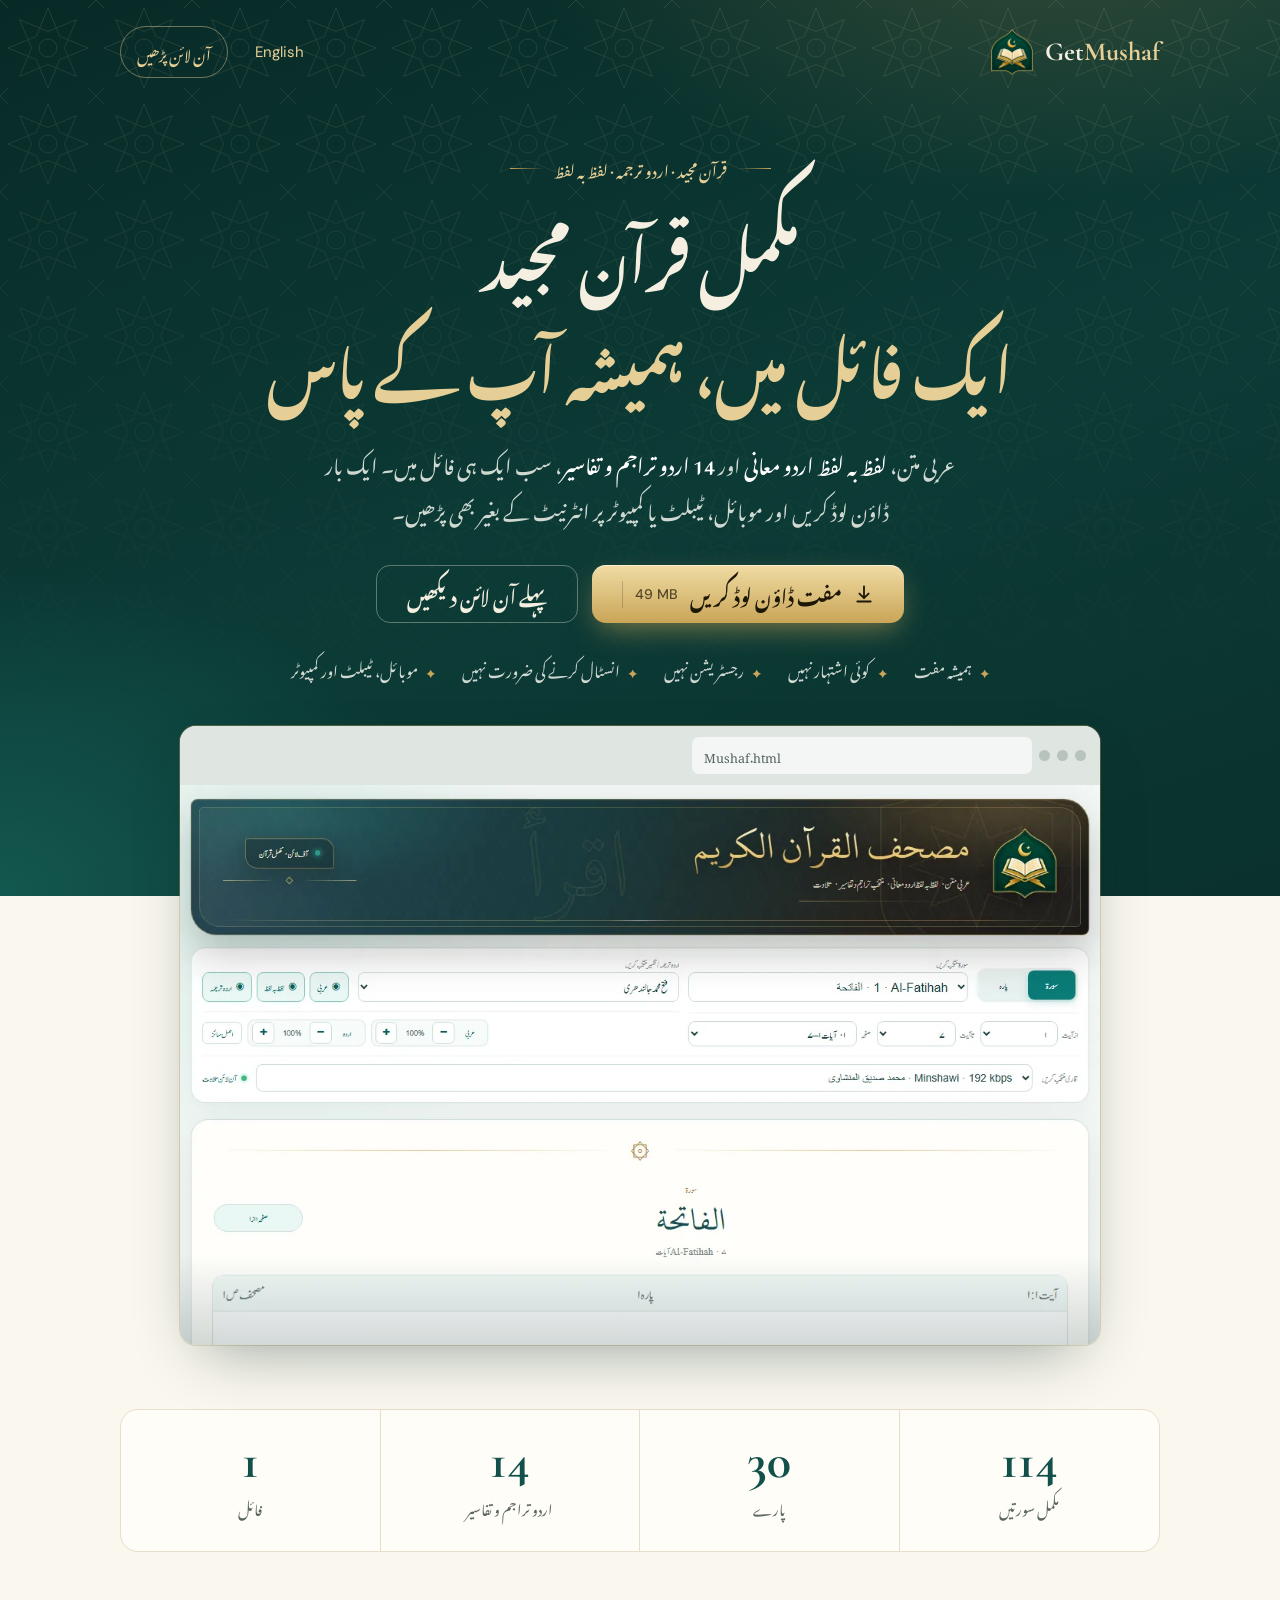
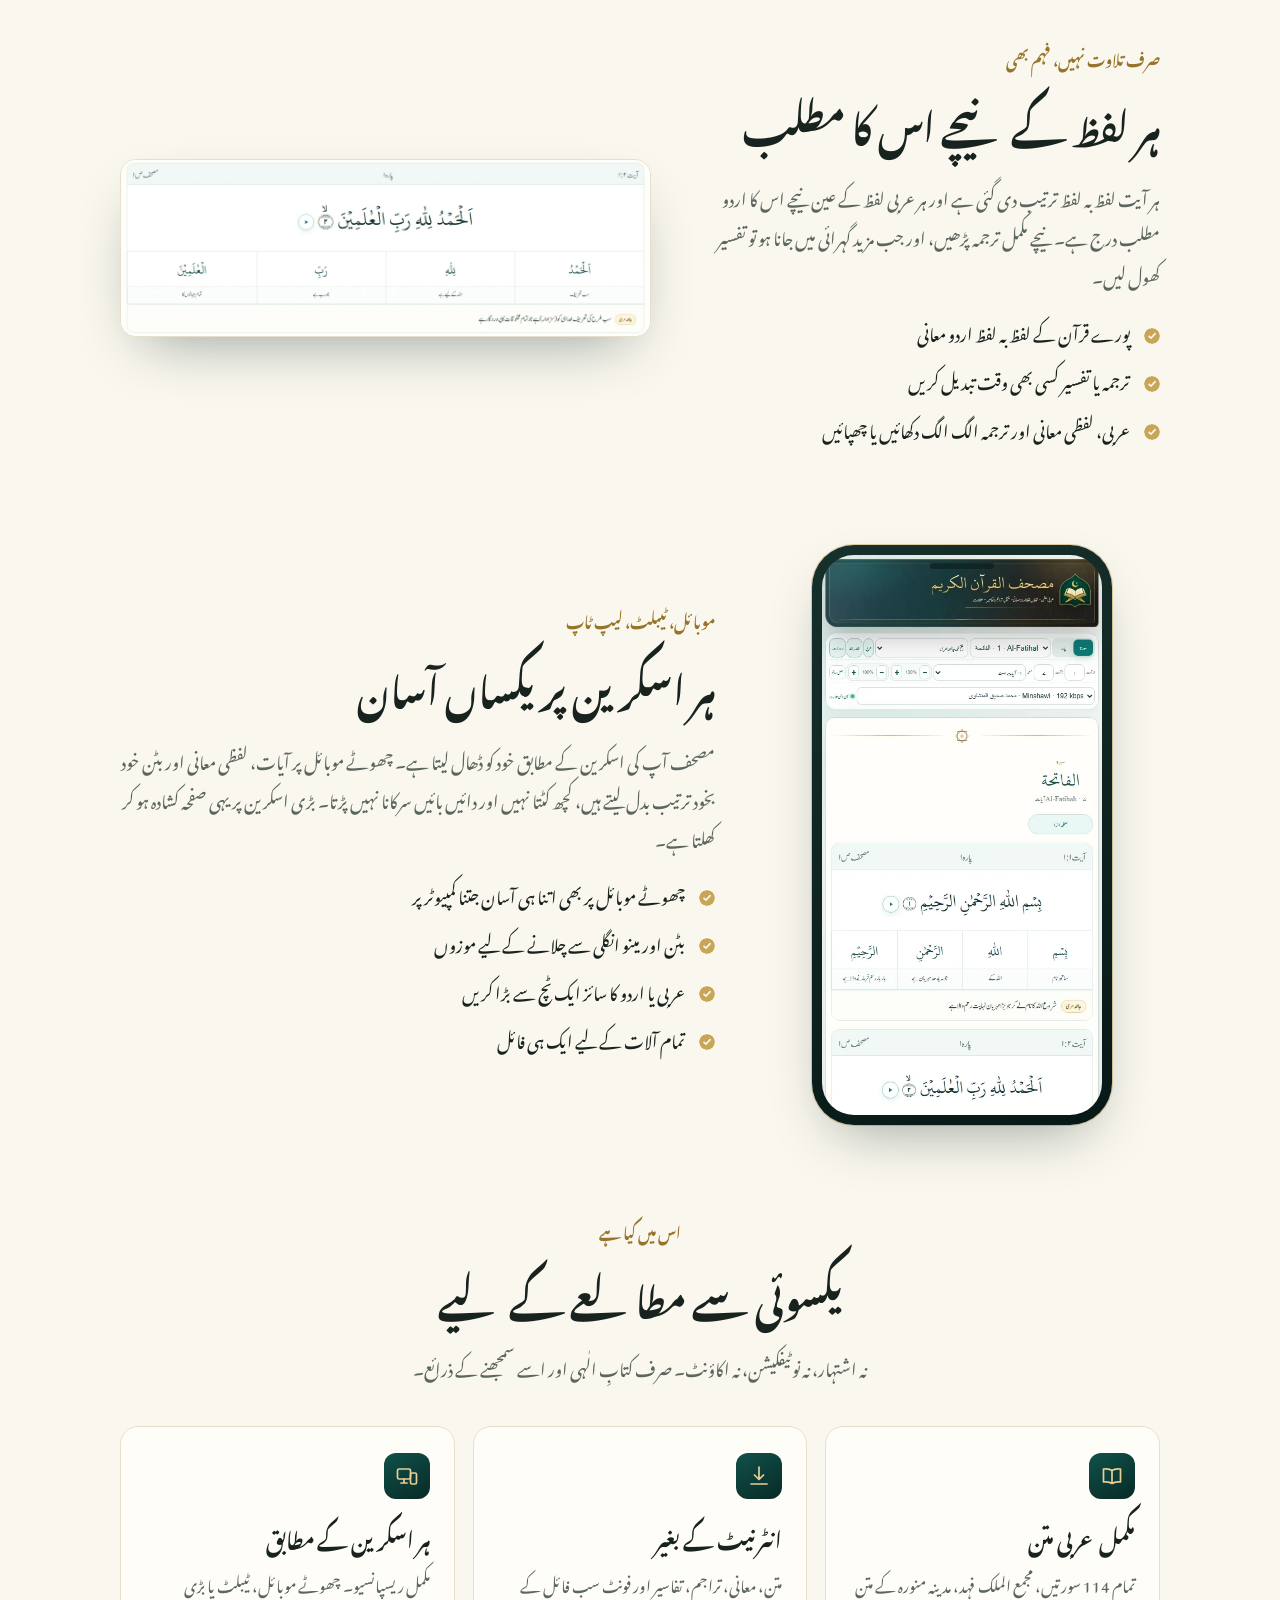
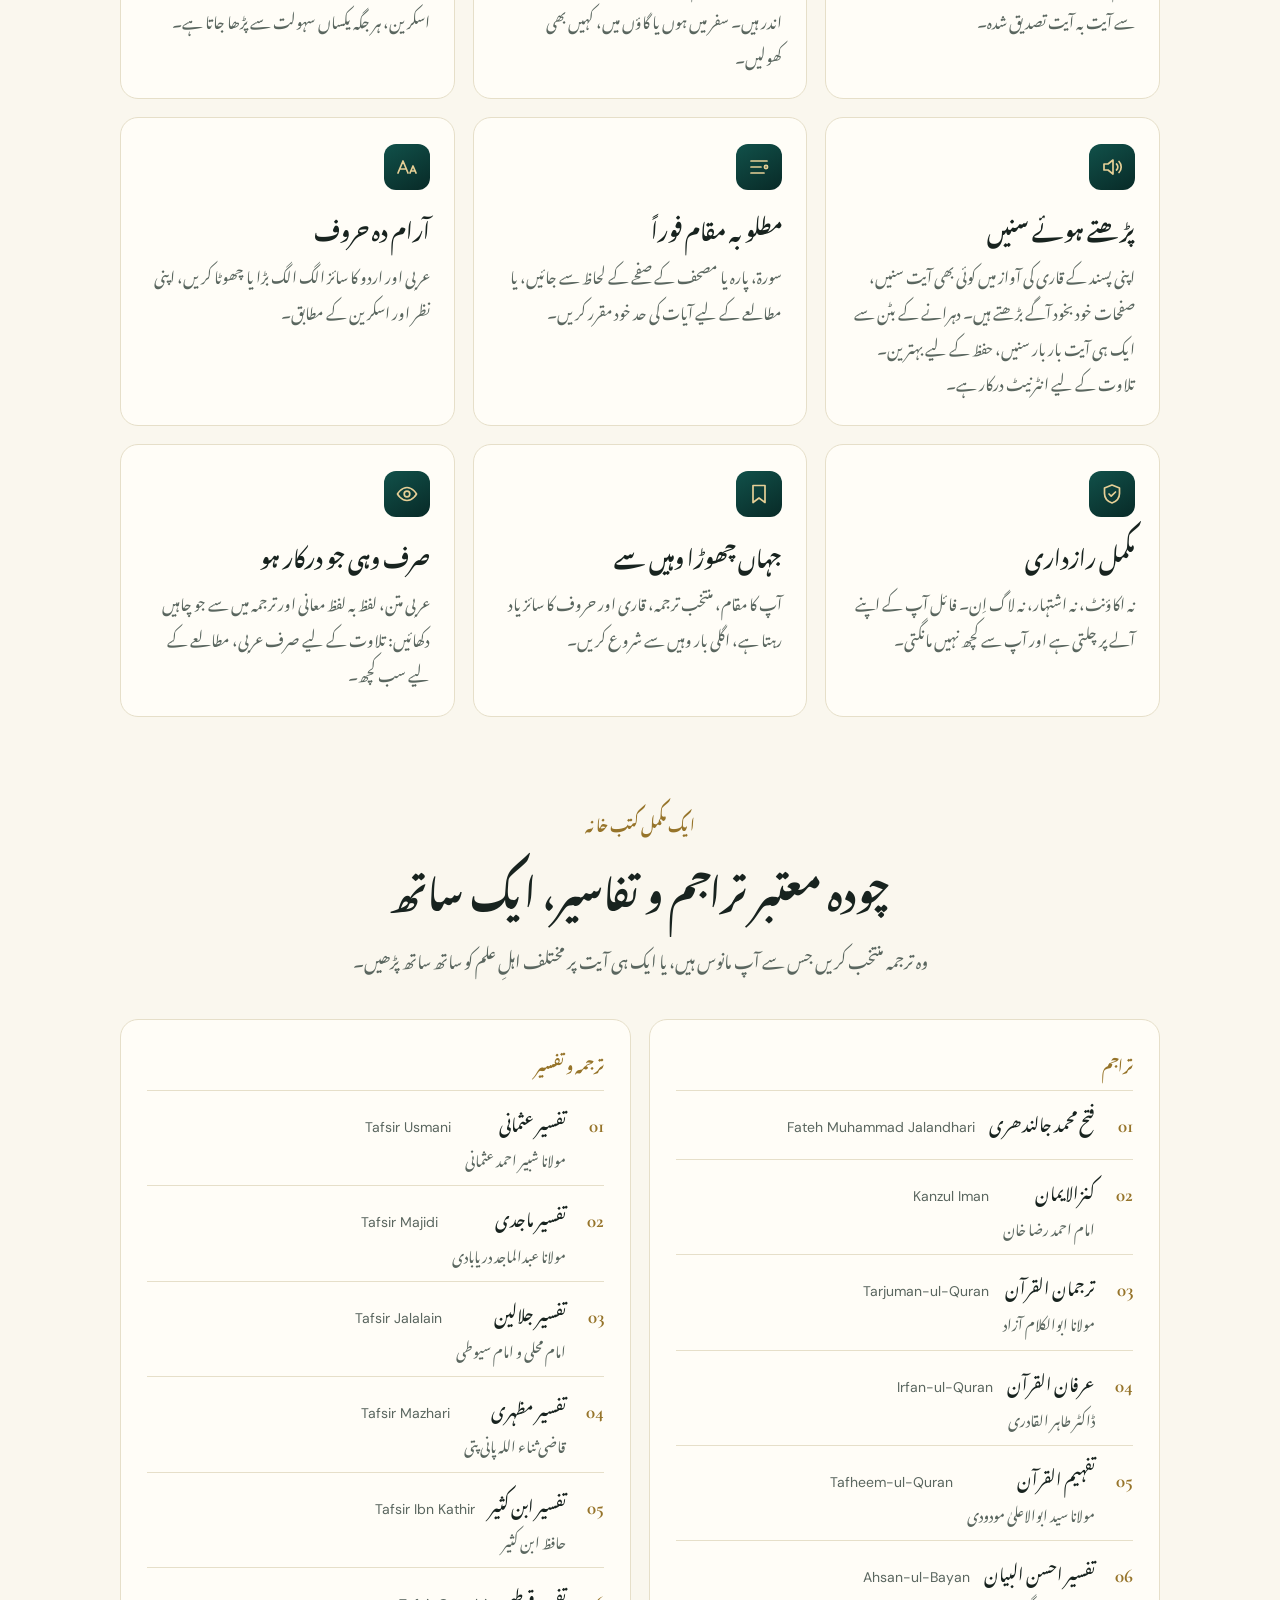
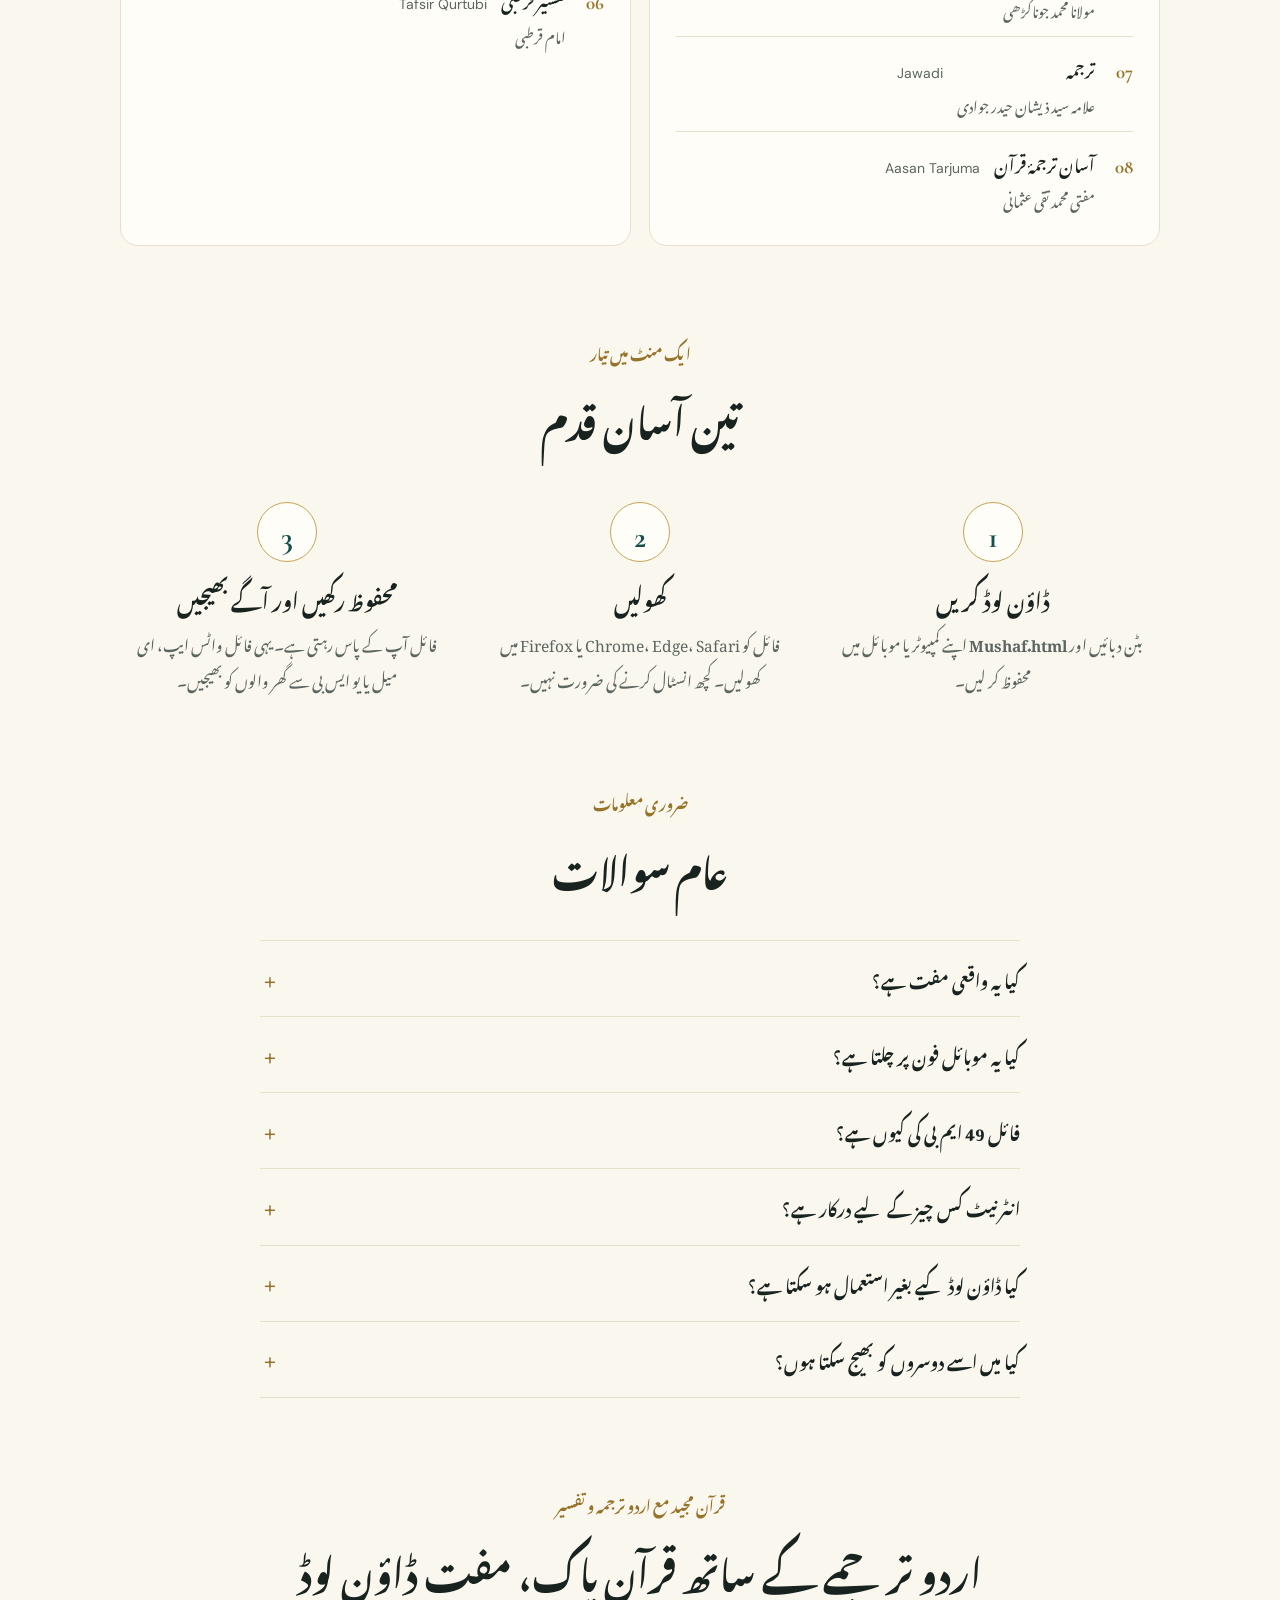
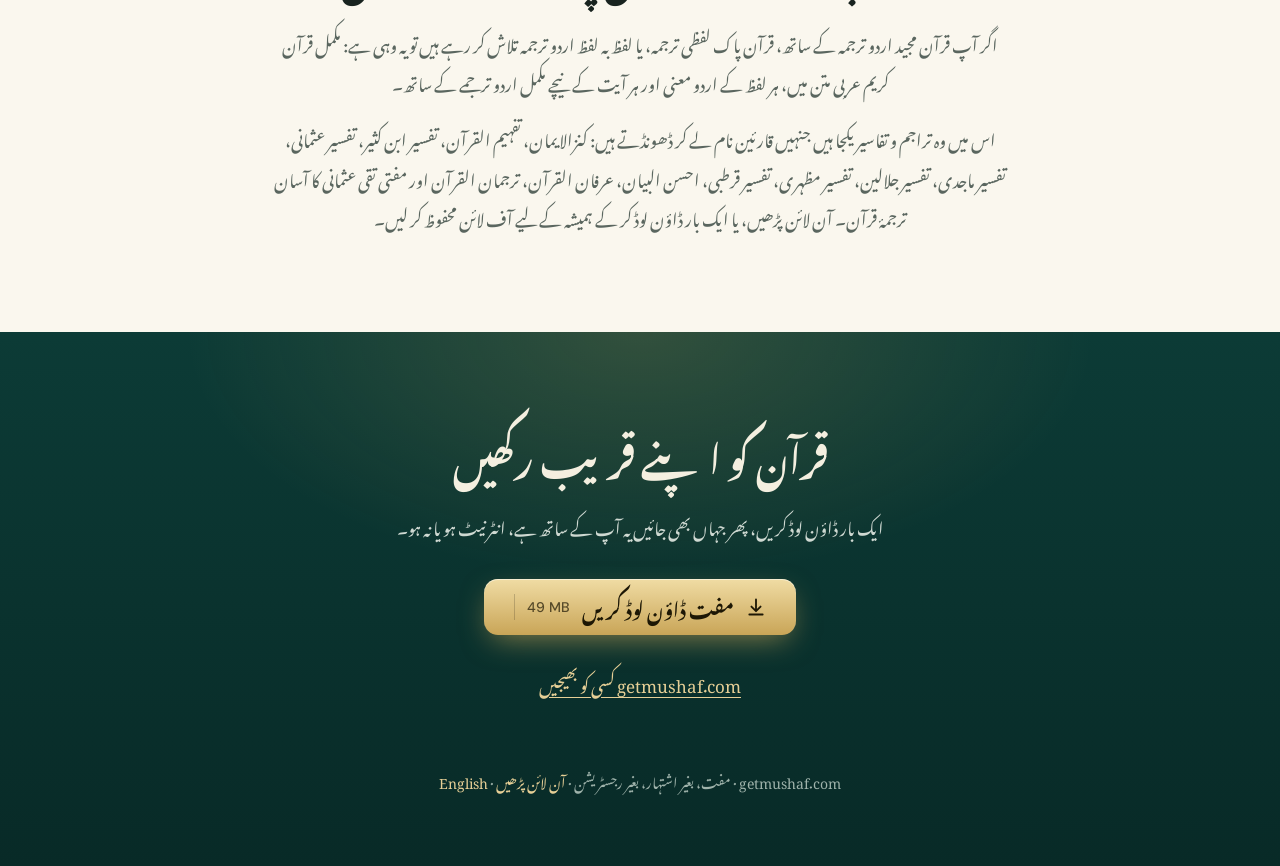
==== ur/index.html @ 17528879 "Add Urdu page, sitemap, structured data and search-focused copy" ====
<!doctype html>
<html lang="ur" dir="rtl">
<head>
<meta charset="utf-8">
<meta name="viewport" content="width=device-width, initial-scale=1">
<title>قرآن مجید اردو ترجمہ، لفظ بہ لفظ معانی اور تفسیر — مفت ڈاؤن لوڈ | Get Mushaf</title>
<meta name="description" content="مکمل قرآن مجید ایک ہی فائل میں: عربی متن، لفظ بہ لفظ اردو معانی اور 14 اردو تراجم و تفاسیر (کنزالایمان، تفہیم القرآن، تفسیر ابن کثیر اور دیگر)۔ آن لائن پڑھیں یا مفت ڈاؤن لوڈ کریں۔ انٹرنیٹ کے بغیر چلتا ہے۔">
<link rel="canonical" href="https://getmushaf.com/ur/">
<link rel="alternate" hreflang="en" href="https://getmushaf.com/">
<link rel="alternate" hreflang="ur" href="https://getmushaf.com/ur/">
<link rel="alternate" hreflang="x-default" href="https://getmushaf.com/">
<meta name="robots" content="index,follow,max-image-preview:large">
<link rel="icon" type="image/png" href="../assets/favicon.png">
<meta name="theme-color" content="#0c3b36">
<meta property="og:type" content="website">
<meta property="og:site_name" content="Get Mushaf">
<meta property="og:locale" content="ur_PK">
<meta property="og:locale:alternate" content="en_US">
<meta property="og:title" content="قرآن مجید اردو ترجمہ اور لفظ بہ لفظ معانی کے ساتھ — ایک مفت آف لائن فائل">
<meta property="og:description" content="عربی متن، لفظ بہ لفظ اردو معانی، 14 اردو تراجم و تفاسیر۔ موبائل، ٹیبلٹ اور کمپیوٹر پر یکساں آسان۔ ایک بار ڈاؤن لوڈ کریں، ہمیشہ پڑھیں۔">
<meta property="og:url" content="https://getmushaf.com/ur/">
<meta property="og:image" content="https://getmushaf.com/assets/og.jpg">
<meta property="og:image:width" content="1200">
<meta property="og:image:height" content="630">
<meta name="twitter:card" content="summary_large_image">
<link rel="preconnect" href="https://fonts.googleapis.com">
<link rel="preconnect" href="https://fonts.gstatic.com" crossorigin>
<link href="https://fonts.googleapis.com/css2?family=Cormorant+Garamond:wght@600;700&family=DM+Sans:opsz,wght@9..40,400;9..40,500;9..40,700&family=Noto+Nastaliq+Urdu:wght@400;700&display=swap" rel="stylesheet">
<script type="application/ld+json">
{"@context":"https://schema.org","@type":"SoftwareApplication","name":"قرآن فہم مصحف","alternateName":"Quran Fahm Mushaf","applicationCategory":"EducationalApplication","operatingSystem":"Windows, macOS, Linux, Android, iOS (any web browser)","offers":{"@type":"Offer","price":"0","priceCurrency":"USD"},"isAccessibleForFree":true,"url":"https://getmushaf.com/ur/","downloadUrl":"https://getmushaf.com/Mushaf.html","fileSize":"49MB","inLanguage":["ar","ur"],"image":"https://getmushaf.com/assets/og.jpg","description":"مکمل آف لائن قرآن مجید ایک فائل میں: عربی متن، لفظ بہ لفظ اردو معانی اور 14 اردو تراجم و تفاسیر۔"}
</script>
<link rel="stylesheet" href="../assets/site.css">
</head>
<body>

<header class="hero">
  <div class="wrap">
    <nav class="nav">
      <a class="logo" href="/ur/"><img src="../assets/logo.png" alt="" width="42" height="46"><span>Get<b>Mushaf</b></span></a>
      <div class="links"><a class="mini plain en" href="/" lang="en" hreflang="en">English</a><a class="mini" href="../Mushaf.html" target="_blank" rel="noopener">آن لائن پڑھیں</a></div>
    </nav>

    <div class="hero-body">
      <h1 class="rise d1"><span class="kicker">قرآن مجید · اردو ترجمہ · لفظ بہ لفظ</span>مکمل قرآن مجید<br><em>ایک فائل میں، ہمیشہ آپ کے پاس</em></h1>
      <p class="lede rise d2">عربی متن، <strong>لفظ بہ لفظ اردو معانی</strong> اور <strong>14 اردو تراجم و تفاسیر</strong>، سب ایک ہی فائل میں۔ ایک بار ڈاؤن لوڈ کریں اور موبائل، ٹیبلٹ یا کمپیوٹر پر انٹرنیٹ کے بغیر بھی پڑھیں۔</p>

      <div class="cta rise d3">
        <a class="btn gold" href="../Mushaf.html" download="Mushaf.html">
          <svg viewBox="0 0 24 24" fill="none" stroke="currentColor" stroke-width="2.2" stroke-linecap="round" stroke-linejoin="round" aria-hidden="true"><path d="M12 3v13M6.5 11.5 12 17l5.5-5.5M4 21h16"/></svg>
          مفت ڈاؤن لوڈ کریں <small>49 MB</small>
        </a>
        <a class="btn ghost" href="../Mushaf.html" target="_blank" rel="noopener">پہلے آن لائن دیکھیں</a>
      </div>

      <ul class="trust rise d4">
        <li>ہمیشہ مفت</li>
        <li>کوئی اشتہار نہیں</li>
        <li>رجسٹریشن نہیں</li>
        <li>انسٹال کرنے کی ضرورت نہیں</li>
        <li>موبائل، ٹیبلٹ اور کمپیوٹر</li>
      </ul>
    </div>
  </div>
</header>

<div class="shot rise d5">
  <div class="frame">
    <div class="bar"><i></i><i></i><i></i><span dir="ltr">Mushaf.html</span></div>
    <div class="view"><img src="../assets/app.webp" width="1200" height="1400" alt="براؤزر میں کھلا ہوا مصحف: سورۃ الفاتحہ کا عربی متن، لفظ بہ لفظ اردو معانی اور ہر آیت کے نیچے اردو ترجمہ۔"></div>
  </div>
</div>

<main>
  <div class="wrap">
    <div class="numbers">
      <div><b>114</b><span>مکمل سورتیں</span></div>
      <div><b>30</b><span>پارے</span></div>
      <div><b>14</b><span>اردو تراجم و تفاسیر</span></div>
      <div><b>1</b><span>فائل</span></div>
    </div>
  </div>

  <section>
    <div class="wrap split">
      <div>
        <div class="eyebrow">صرف تلاوت نہیں، فہم بھی</div>
        <h2>ہر لفظ کے نیچے اس کا مطلب</h2>
        <p>ہر آیت لفظ بہ لفظ ترتیب دی گئی ہے اور ہر عربی لفظ کے عین نیچے اس کا اردو مطلب درج ہے۔ نیچے مکمل ترجمہ پڑھیں، اور جب مزید گہرائی میں جانا ہو تو تفسیر کھول لیں۔</p>
        <ul class="ticks">
          <li>پورے قرآن کے لفظ بہ لفظ اردو معانی</li>
          <li>ترجمہ یا تفسیر کسی بھی وقت تبدیل کریں</li>
          <li>عربی، لفظی معانی اور ترجمہ الگ الگ دکھائیں یا چھپائیں</li>
        </ul>
      </div>
      <div class="pic"><img src="../assets/words.webp" width="1140" height="380" loading="lazy" alt="سورۃ الفاتحہ کی ایک آیت لفظ بہ لفظ: ہر عربی لفظ کے نیچے اردو مطلب اور نیچے مکمل اردو ترجمہ۔"></div>
    </div>
  </section>

  <section>
    <div class="wrap split rev">
      <div class="phone"><img src="../assets/phone.webp" width="500" height="1040" loading="lazy" alt="موبائل اسکرین پر مصحف: وہی عربی متن، لفظ بہ لفظ معانی اور ترجمہ چھوٹی اسکرین کے مطابق ترتیب میں۔"></div>
      <div>
        <div class="eyebrow">موبائل، ٹیبلٹ، لیپ ٹاپ</div>
        <h2>ہر اسکرین پر یکساں آسان</h2>
        <p>مصحف آپ کی اسکرین کے مطابق خود کو ڈھال لیتا ہے۔ چھوٹے موبائل پر آیات، لفظی معانی اور بٹن خود بخود ترتیب بدل لیتے ہیں، کچھ کٹتا نہیں اور دائیں بائیں سرکانا نہیں پڑتا۔ بڑی اسکرین پر یہی صفحہ کشادہ ہو کر کھلتا ہے۔</p>
        <ul class="ticks">
          <li>چھوٹے موبائل پر بھی اتنا ہی آسان جتنا کمپیوٹر پر</li>
          <li>بٹن اور مینو انگلی سے چلانے کے لیے موزوں</li>
          <li>عربی یا اردو کا سائز ایک ٹچ سے بڑا کریں</li>
          <li>تمام آلات کے لیے ایک ہی فائل</li>
        </ul>
      </div>
    </div>
  </section>

  <section>
    <div class="wrap">
      <div class="center">
        <div class="eyebrow">اس میں کیا ہے</div>
        <h2>یکسوئی سے مطالعے کے لیے</h2>
        <p class="intro">نہ اشتہار، نہ نوٹیفکیشن، نہ اکاؤنٹ۔ صرف کتابِ الٰہی اور اسے سمجھنے کے ذرائع۔</p>
      </div>
      <div class="grid">
        <div class="feat">
          <div class="ico"><svg viewBox="0 0 24 24" fill="none" stroke="currentColor" stroke-width="1.7" stroke-linecap="round" stroke-linejoin="round" aria-hidden="true"><path d="M12 6.5C10 5 7 4.5 3.5 5v13c3.5-.5 6.5 0 8.5 1.5 2-1.5 5-2 8.5-1.5V5C17 4.5 14 5 12 6.5ZM12 6.5v13"/></svg></div>
          <h3>مکمل عربی متن</h3>
          <p>تمام 114 سورتیں، مجمع الملک فہد، مدینہ منورہ کے متن سے آیت بہ آیت تصدیق شدہ۔</p>
        </div>
        <div class="feat">
          <div class="ico"><svg viewBox="0 0 24 24" fill="none" stroke="currentColor" stroke-width="1.7" stroke-linecap="round" stroke-linejoin="round" aria-hidden="true"><path d="M12 3v12M7.5 11 12 15.5 16.5 11M4 20h16"/></svg></div>
          <h3>انٹرنیٹ کے بغیر</h3>
          <p>متن، معانی، تراجم، تفاسیر اور فونٹ سب فائل کے اندر ہیں۔ سفر میں ہوں یا گاؤں میں، کہیں بھی کھولیں۔</p>
        </div>
        <div class="feat">
          <div class="ico"><svg viewBox="0 0 24 24" fill="none" stroke="currentColor" stroke-width="1.7" stroke-linecap="round" stroke-linejoin="round" aria-hidden="true"><rect x="2.5" y="5" width="13" height="10" rx="1.5"/><path d="M6 19h6M9 15v4"/><rect x="15.5" y="9" width="6" height="11" rx="1.5"/></svg></div>
          <h3>ہر اسکرین کے مطابق</h3>
          <p>مکمل ریسپانسیو۔ چھوٹے موبائل، ٹیبلٹ یا بڑی اسکرین، ہر جگہ یکساں سہولت سے پڑھا جاتا ہے۔</p>
        </div>
        <div class="feat">
          <div class="ico"><svg viewBox="0 0 24 24" fill="none" stroke="currentColor" stroke-width="1.7" stroke-linecap="round" stroke-linejoin="round" aria-hidden="true"><path d="M4 9v6h4l5 4V5L8 9H4ZM16.5 9a4 4 0 0 1 0 6M19 6.5a8 8 0 0 1 0 11"/></svg></div>
          <h3>پڑھتے ہوئے سنیں</h3>
          <p>اپنی پسند کے قاری کی آواز میں کوئی بھی آیت سنیں، صفحات خود بخود آگے بڑھتے ہیں۔ دہرانے کے بٹن سے ایک ہی آیت بار بار سنیں، حفظ کے لیے بہترین۔ تلاوت کے لیے انٹرنیٹ درکار ہے۔</p>
        </div>
        <div class="feat">
          <div class="ico"><svg viewBox="0 0 24 24" fill="none" stroke="currentColor" stroke-width="1.7" stroke-linecap="round" stroke-linejoin="round" aria-hidden="true"><path d="M4 6h16M4 12h10M4 18h13"/><circle cx="19" cy="12" r="1.6"/></svg></div>
          <h3>مطلوبہ مقام فوراً</h3>
          <p>سورۃ، پارہ یا مصحف کے صفحے کے لحاظ سے جائیں، یا مطالعے کے لیے آیات کی حد خود مقرر کریں۔</p>
        </div>
        <div class="feat">
          <div class="ico"><svg viewBox="0 0 24 24" fill="none" stroke="currentColor" stroke-width="1.7" stroke-linecap="round" stroke-linejoin="round" aria-hidden="true"><path d="M3 18 8 6l5 12M4.8 14h6.4M15 18l3-7 3 7M16 16h4"/></svg></div>
          <h3>آرام دہ حروف</h3>
          <p>عربی اور اردو کا سائز الگ الگ بڑا یا چھوٹا کریں، اپنی نظر اور اسکرین کے مطابق۔</p>
        </div>
        <div class="feat">
          <div class="ico"><svg viewBox="0 0 24 24" fill="none" stroke="currentColor" stroke-width="1.7" stroke-linecap="round" stroke-linejoin="round" aria-hidden="true"><path d="M12 3 4.5 6v5.5c0 4.6 3 7.9 7.5 9.5 4.5-1.6 7.5-4.9 7.5-9.5V6L12 3Z"/><path d="m9 12 2.2 2.2L15.5 10"/></svg></div>
          <h3>مکمل رازداری</h3>
          <p>نہ اکاؤنٹ، نہ اشتہار، نہ لاگ اِن۔ فائل آپ کے اپنے آلے پر چلتی ہے اور آپ سے کچھ نہیں مانگتی۔</p>
        </div>
        <div class="feat">
          <div class="ico"><svg viewBox="0 0 24 24" fill="none" stroke="currentColor" stroke-width="1.7" stroke-linecap="round" stroke-linejoin="round" aria-hidden="true"><path d="M6 3.5h12v17l-6-4.5-6 4.5v-17Z"/></svg></div>
          <h3>جہاں چھوڑا وہیں سے</h3>
          <p>آپ کا مقام، منتخب ترجمہ، قاری اور حروف کا سائز یاد رہتا ہے، اگلی بار وہیں سے شروع کریں۔</p>
        </div>
        <div class="feat">
          <div class="ico"><svg viewBox="0 0 24 24" fill="none" stroke="currentColor" stroke-width="1.7" stroke-linecap="round" stroke-linejoin="round" aria-hidden="true"><path d="M2.5 12S6 5.5 12 5.5 21.5 12 21.5 12 18 18.5 12 18.5 2.5 12 2.5 12Z"/><circle cx="12" cy="12" r="2.8"/></svg></div>
          <h3>صرف وہی جو درکار ہو</h3>
          <p>عربی متن، لفظ بہ لفظ معانی اور ترجمہ میں سے جو چاہیں دکھائیں: تلاوت کے لیے صرف عربی، مطالعے کے لیے سب کچھ۔</p>
        </div>
      </div>
    </div>
  </section>

  <section>
    <div class="wrap">
      <div class="center">
        <div class="eyebrow">ایک مکمل کتب خانہ</div>
        <h2>چودہ معتبر تراجم و تفاسیر، ایک ساتھ</h2>
        <p class="intro">وہ ترجمہ منتخب کریں جس سے آپ مانوس ہیں، یا ایک ہی آیت پر مختلف اہلِ علم کو ساتھ ساتھ پڑھیں۔</p>
      </div>
      <div class="library">
        <div class="shelf">
          <h3>تراجم</h3>
          <ol>
            <li><div><b>فتح محمد جالندھری</b></div><i>Fateh Muhammad Jalandhari</i></li>
            <li><div><b>کنزالایمان</b><span>امام احمد رضا خان</span></div><i>Kanzul Iman</i></li>
            <li><div><b>ترجمان القرآن</b><span>مولانا ابوالکلام آزاد</span></div><i>Tarjuman-ul-Quran</i></li>
            <li><div><b>عرفان القرآن</b><span>ڈاکٹر طاہر القادری</span></div><i>Irfan-ul-Quran</i></li>
            <li><div><b>تفہیم القرآن</b><span>مولانا سید ابوالاعلیٰ مودودی</span></div><i>Tafheem-ul-Quran</i></li>
            <li><div><b>تفسیر احسن البیان</b><span>مولانا محمد جوناگڑھی</span></div><i>Ahsan-ul-Bayan</i></li>
            <li><div><b>ترجمہ</b><span>علامہ سید ذیشان حیدر جوادی</span></div><i>Jawadi</i></li>
            <li><div><b>آسان ترجمۂ قرآن</b><span>مفتی محمد تقی عثمانی</span></div><i>Aasan Tarjuma</i></li>
          </ol>
        </div>
        <div class="shelf">
          <h3>ترجمہ و تفسیر</h3>
          <ol>
            <li><div><b>تفسیر عثمانی</b><span>مولانا شبیر احمد عثمانی</span></div><i>Tafsir Usmani</i></li>
            <li><div><b>تفسیر ماجدی</b><span>مولانا عبدالماجد دریابادی</span></div><i>Tafsir Majidi</i></li>
            <li><div><b>تفسیر جلالین</b><span>امام محلی و امام سیوطی</span></div><i>Tafsir Jalalain</i></li>
            <li><div><b>تفسیر مظہری</b><span>قاضی ثناء اللہ پانی پتی</span></div><i>Tafsir Mazhari</i></li>
            <li><div><b>تفسیر ابن کثیر</b><span>حافظ ابن کثیر</span></div><i>Tafsir Ibn Kathir</i></li>
            <li><div><b>تفسیر قرطبی</b><span>امام قرطبی</span></div><i>Tafsir Qurtubi</i></li>
          </ol>
        </div>
      </div>
    </div>
  </section>

  <section>
    <div class="wrap center">
      <div class="eyebrow">ایک منٹ میں تیار</div>
      <h2>تین آسان قدم</h2>
      <div class="steps">
        <div class="step"><h3>ڈاؤن لوڈ کریں</h3><p>بٹن دبائیں اور <b dir="ltr">Mushaf.html</b> اپنے کمپیوٹر یا موبائل میں محفوظ کر لیں۔</p></div>
        <div class="step"><h3>کھولیں</h3><p>فائل کو Chrome، Edge، Safari یا Firefox میں کھولیں۔ کچھ انسٹال کرنے کی ضرورت نہیں۔</p></div>
        <div class="step"><h3>محفوظ رکھیں اور آگے بھیجیں</h3><p>فائل آپ کے پاس رہتی ہے۔ یہی فائل واٹس ایپ، ای میل یا یو ایس بی سے گھر والوں کو بھیجیں۔</p></div>
      </div>
    </div>
  </section>

  <section>
    <div class="wrap">
      <div class="center">
        <div class="eyebrow">ضروری معلومات</div>
        <h2>عام سوالات</h2>
      </div>
      <div class="faq">
        <details>
          <summary>کیا یہ واقعی مفت ہے؟</summary>
          <p>جی ہاں۔ نہ کوئی قیمت، نہ آزمائشی مدت، نہ اشتہار، نہ اکاؤنٹ۔ ڈاؤن لوڈ کریں، اپنے پاس رکھیں اور دوسروں تک پہنچائیں۔</p>
        </details>
        <details>
          <summary>کیا یہ موبائل فون پر چلتا ہے؟</summary>
          <p>جی ہاں۔ مصحف مکمل ریسپانسیو ہے، اس لیے چھوٹے موبائل، ٹیبلٹ اور بڑی اسکرین سب پر ترتیب خود درست ہو جاتی ہے۔ موبائل کے براؤزر میں آن لائن کھولیں، یا فائل ڈاؤن لوڈ کر کے کھول لیں۔</p>
        </details>
        <details>
          <summary>فائل 49 ایم بی کی کیوں ہے؟</summary>
          <p>کیونکہ سب کچھ اسی کے اندر ہے: مکمل عربی متن، لفظ بہ لفظ معانی، چودہ تراجم و تفاسیر اور فونٹ۔ اسی وجہ سے یہ انٹرنیٹ کے بغیر چلتا ہے۔</p>
        </details>
        <details>
          <summary>انٹرنیٹ کس چیز کے لیے درکار ہے؟</summary>
          <p>صرف تلاوت سننے کے لیے۔ متن، معانی، تراجم اور تفاسیر سب انٹرنیٹ کے بغیر دستیاب ہیں۔</p>
        </details>
        <details>
          <summary>کیا ڈاؤن لوڈ کیے بغیر استعمال ہو سکتا ہے؟</summary>
          <p>جی ہاں۔ <a href="../Mushaf.html" target="_blank" rel="noopener">آن لائن پڑھیں</a> پر جائیں، مصحف براؤزر ہی میں کھل جائے گا۔ پہلی بار کھلنے میں کچھ وقت لگتا ہے کیونکہ پورا مصحف ایک ساتھ آتا ہے۔</p>
        </details>
        <details>
          <summary>کیا میں اسے دوسروں کو بھیج سکتا ہوں؟</summary>
          <p>ضرور۔ فائل خود بھیج دیں یا صرف getmushaf.com کا پتہ بتا دیں۔</p>
        </details>
      </div>
    </div>
  </section>

  <section>
    <div class="wrap also">
      <div class="eyebrow">قرآن مجید مع اردو ترجمہ و تفسیر</div>
      <h2>اردو ترجمے کے ساتھ قرآن پاک، مفت ڈاؤن لوڈ</h2>
      <p>اگر آپ قرآن مجید اردو ترجمہ کے ساتھ، قرآن پاک لفظی ترجمہ، یا لفظ بہ لفظ اردو ترجمہ تلاش کر رہے ہیں تو یہ وہی ہے: مکمل قرآن کریم عربی متن میں، ہر لفظ کے اردو معنی اور ہر آیت کے نیچے مکمل اردو ترجمے کے ساتھ۔</p>
      <p>اس میں وہ تراجم و تفاسیر یکجا ہیں جنہیں قارئین نام لے کر ڈھونڈتے ہیں: کنزالایمان، تفہیم القرآن، تفسیر ابن کثیر، تفسیر عثمانی، تفسیر ماجدی، تفسیر جلالین، تفسیر مظہری، تفسیر قرطبی، احسن البیان، عرفان القرآن، ترجمان القرآن اور مفتی تقی عثمانی کا آسان ترجمۂ قرآن۔ آن لائن پڑھیں، یا ایک بار ڈاؤن لوڈ کر کے ہمیشہ کے لیے آف لائن محفوظ کر لیں۔</p>
    </div>
  </section>

  <div class="closing">
    <div class="wrap">
      <h2>قرآن کو اپنے قریب رکھیں</h2>
      <p>ایک بار ڈاؤن لوڈ کریں، پھر جہاں بھی جائیں یہ آپ کے ساتھ ہے، انٹرنیٹ ہو یا نہ ہو۔</p>
      <div class="cta">
        <a class="btn gold" href="../Mushaf.html" download="Mushaf.html">
          <svg viewBox="0 0 24 24" fill="none" stroke="currentColor" stroke-width="2.2" stroke-linecap="round" stroke-linejoin="round" aria-hidden="true"><path d="M12 3v13M6.5 11.5 12 17l5.5-5.5M4 21h16"/></svg>
          مفت ڈاؤن لوڈ کریں <small>49 MB</small>
        </a>
      </div>
      <button class="share" id="share" type="button">getmushaf.com کسی کو بھیجیں</button>
      <footer><span dir="ltr">getmushaf.com</span> · مفت، بغیر اشتہار، بغیر رجسٹریشن · <a href="../Mushaf.html" target="_blank" rel="noopener">آن لائن پڑھیں</a> · <a href="/" lang="en" hreflang="en">English</a></footer>
    </div>
  </div>
</main>

<script>
  document.getElementById('share').addEventListener('click', async function () {
    var data = { title: 'قرآن فہم مصحف', text: 'مکمل قرآن مجید، لفظ بہ لفظ اردو معانی اور 14 تراجم و تفاسیر کے ساتھ، ایک مفت آف لائن فائل میں۔', url: 'https://getmushaf.com/ur/' };
    try {
      if (navigator.share) { await navigator.share(data); return; }
      await navigator.clipboard.writeText(data.url);
      this.textContent = 'لنک کاپی ہو گیا۔ کہیں بھی پیسٹ کر کے بھیجیں۔';
    } catch (e) { /* share sheet dismissed */ }
  });
</script>
</body>
</html>
---- assets/site.css ----
:root {
    --teal-900:#082a27; --teal-800:#0c3b36; --teal-700:#11514a; --teal-600:#17695f;
    --gold:#c9a557; --gold-soft:#e6cf96; --gold-deep:#96742a;
    --bg:#faf7ee; --card:#fffdf7; --ink:#18231f; --muted:#5a665f; --line:#e6dfc9;
    --accent:#11514a; --shadow:0 24px 60px -24px rgba(8,42,39,.45);
    --display:"Cormorant Garamond",Georgia,"Times New Roman",serif;
    --body:"DM Sans","Segoe UI",system-ui,sans-serif;
  }
  @media (prefers-color-scheme: dark) {
    :root { --bg:#0b1513; --card:#111e1b; --ink:#ece8da; --muted:#9fada6; --line:#22332f; --accent:#6fc7b4; --gold-deep:#d8b96e; --shadow:0 24px 60px -24px rgba(0,0,0,.8); }
  }
  * { box-sizing:border-box; }
  html { scroll-behavior:smooth; }
  body { margin:0; background:var(--bg); color:var(--ink); font-family:var(--body); font-size:17px; line-height:1.65; -webkit-font-smoothing:antialiased; }
  img { max-width:100%; height:auto; display:block; }
  a { color:inherit; }
  .wrap { max-width:1080px; margin:0 auto; padding:0 20px; }

  /* ---------- hero ---------- */
  .hero { position:relative; color:#f4efe0; background:
      radial-gradient(900px 480px at 82% -10%, rgba(201,165,87,.22), transparent 60%),
      radial-gradient(700px 500px at 0% 100%, rgba(23,105,95,.65), transparent 65%),
      linear-gradient(160deg, var(--teal-900), var(--teal-800) 55%, #0a312d);
    overflow:hidden; padding-bottom:210px; }
  .hero::before { content:""; position:absolute; inset:0; opacity:.13; pointer-events:none;
    background-image:url("data:image/svg+xml,%3Csvg xmlns='http://www.w3.org/2000/svg' width='96' height='96' viewBox='0 0 96 96'%3E%3Cg fill='none' stroke='%23e6cf96' stroke-width='1'%3E%3Cpath d='M48 8l11.7 28.3L88 48 59.7 59.7 48 88 36.3 59.7 8 48l28.3-11.7z'/%3E%3Cpath d='M19.7 19.7L48 31.4l28.3-11.7L64.6 48l11.7 28.3L48 64.6 19.7 76.3 31.4 48z'/%3E%3Ccircle cx='48' cy='48' r='9'/%3E%3Cpath d='M0 0l8 8M96 0l-8 8M0 96l8-8M96 96l-8-8'/%3E%3C/g%3E%3C/svg%3E");
    -webkit-mask-image:linear-gradient(180deg,#000 0%,transparent 85%); mask-image:linear-gradient(180deg,#000 0%,transparent 85%); }
  .nav { position:relative; display:flex; align-items:center; justify-content:space-between; padding:22px 0; }
  .logo { display:flex; align-items:center; gap:12px; text-decoration:none; font-family:var(--display); font-size:26px; font-weight:700; letter-spacing:.2px; }
  .logo img { width:42px; height:auto; }
  .logo span b { color:var(--gold-soft); font-weight:700; }
  .nav a.mini { font-size:15px; text-decoration:none; color:var(--gold-soft); border:1px solid rgba(230,207,150,.45); padding:8px 16px; border-radius:999px; transition:background .2s,color .2s; }
  .nav a.mini:hover { background:var(--gold-soft); color:var(--teal-900); }

  .hero-body { position:relative; text-align:center; padding:54px 0 0; max-width:820px; margin:0 auto; }
  .kicker { display:flex; justify-content:center; font-family:var(--body); font-weight:500; line-height:1.4; align-items:center; gap:10px; font-size:13px; letter-spacing:.2em; text-transform:uppercase; color:var(--gold-soft); margin-bottom:18px; }
  .kicker::before, .kicker::after { content:""; width:34px; height:1px; background:linear-gradient(90deg,transparent,var(--gold)); }
  .kicker::after { transform:scaleX(-1); }
  h1 { font-family:var(--display); font-weight:600; font-size:clamp(44px,8.4vw,86px); line-height:1.02; margin:0; letter-spacing:-.5px; }
  h1 em { font-style:italic; font-weight:500; color:var(--gold-soft); }
  .lede { font-size:clamp(17px,2.2vw,20px); color:#cfd9d2; max-width:640px; margin:22px auto 0; }
  .lede strong { color:#fff; font-weight:500; }

  .cta { display:flex; flex-wrap:wrap; gap:14px; justify-content:center; margin-top:34px; }
  .btn { display:inline-flex; align-items:center; gap:12px; text-decoration:none; font-weight:700; font-size:18px; padding:16px 30px; border-radius:14px; transition:transform .15s, box-shadow .2s, background .2s; }
  .btn:active { transform:translateY(1px); }
  .btn.gold { color:#1d1705; background:linear-gradient(180deg,#f0dca4,var(--gold)); box-shadow:0 10px 30px -8px rgba(201,165,87,.7), inset 0 1px 0 rgba(255,255,255,.5); }
  .btn.gold:hover { transform:translateY(-2px); box-shadow:0 16px 36px -8px rgba(201,165,87,.85), inset 0 1px 0 rgba(255,255,255,.5); }
  .btn.gold small { font-weight:500; font-size:14px; opacity:.7; border-inline-start:1px solid rgba(0,0,0,.25); padding-inline-start:12px; }
  .btn.ghost { color:#f4efe0; border:1px solid rgba(244,239,224,.35); }
  .btn.ghost:hover { background:rgba(244,239,224,.1); }
  .btn svg { width:20px; height:20px; flex:none; }
  .btn:focus-visible, a:focus-visible, button:focus-visible, summary:focus-visible { outline:3px solid var(--gold); outline-offset:3px; }

  .trust { list-style:none; display:flex; flex-wrap:wrap; justify-content:center; gap:8px 26px; padding:0; margin:28px 0 0; font-size:15px; color:#cfd9d2; }
  .trust li::before { content:"✦"; color:var(--gold); margin-inline-end:8px; font-size:12px; }

  /* ---------- screenshot ---------- */
  .shot { position:relative; margin:-170px auto 0; max-width:960px; padding:0 20px; }
  .frame { border-radius:16px; overflow:hidden; background:#e9edea; box-shadow:var(--shadow), 0 0 0 1px rgba(201,165,87,.35); }
  .bar { display:flex; align-items:center; gap:7px; padding:11px 14px; background:#dfe5e1; }
  .bar i { width:11px; height:11px; border-radius:50%; background:#b9c3bd; }
  .bar span { margin-inline-start:10px; flex:1; max-width:340px; font-size:12.5px; color:#55625c; background:#f3f6f4; border-radius:7px; padding:4px 12px; white-space:nowrap; overflow:hidden; text-overflow:ellipsis; }
  .frame .view { max-height:560px; overflow:hidden; position:relative; }
  .frame .view::after { content:""; position:absolute; left:0; right:0; bottom:0; height:90px; background:linear-gradient(transparent, rgba(8,42,39,.18)); }

  /* ---------- sections ---------- */
  section { padding:88px 0 0; }
  .eyebrow { font-size:13px; letter-spacing:.2em; text-transform:uppercase; color:var(--gold-deep); font-weight:700; }
  h2 { font-family:var(--display); font-weight:600; font-size:clamp(34px,5vw,52px); line-height:1.1; margin:10px 0 14px; letter-spacing:-.3px; }
  .intro { color:var(--muted); max-width:620px; margin:0; }
  .center { text-align:center; } .center .intro { margin:0 auto; }

  .numbers { display:grid; grid-template-columns:repeat(4,1fr); gap:0; margin-top:64px; border:1px solid var(--line); border-radius:18px; background:var(--card); overflow:hidden; }
  .numbers div { padding:26px 12px; text-align:center; border-inline-start:1px solid var(--line); }
  .numbers div:first-child { border-inline-start:0; }
  .numbers b { display:block; font-family:var(--display); font-size:clamp(34px,5vw,50px); font-weight:700; line-height:1; color:var(--accent); }
  .numbers span { font-size:14px; color:var(--muted); }

  .split { display:grid; grid-template-columns:1fr 1.15fr; gap:48px; align-items:center; }
  .split .pic { border-radius:16px; overflow:hidden; border:1px solid var(--line); box-shadow:var(--shadow); background:#fff; }
  .split p { color:var(--muted); }
  .split.rev { grid-template-columns:.8fr 1.2fr; }
  .phone { width:min(300px,78vw); margin:0 auto; padding:10px; border-radius:42px; background:linear-gradient(160deg,#17302c,#071916); box-shadow:var(--shadow), 0 0 0 1px rgba(201,165,87,.5); position:relative; }
  .phone::before { content:""; position:absolute; top:18px; left:50%; width:64px; height:6px; margin-left:-32px; border-radius:6px; background:rgba(7,25,22,.55); z-index:1; }
  .phone img { border-radius:32px; max-height:560px; width:100%; object-fit:cover; object-position:top; }
  .ticks { list-style:none; padding:0; margin:18px 0 0; }
  .ticks li { padding-inline-start:30px; position:relative; margin:9px 0; }
  .ticks li::before { content:""; position:absolute; inset-inline-start:0; top:.42em; width:16px; height:16px; border-radius:50%; background:var(--gold); -webkit-mask:url("data:image/svg+xml,%3Csvg xmlns='http://www.w3.org/2000/svg' viewBox='0 0 16 16'%3E%3Cpath d='M8 0a8 8 0 100 16A8 8 0 008 0zm3.7 6.2l-4.2 4.6a.8.8 0 01-1.1 0L4.3 8.7a.8.8 0 011.1-1.1l1.5 1.5 3.6-4a.8.8 0 011.2 1.1z'/%3E%3C/svg%3E") center/contain no-repeat; mask:url("data:image/svg+xml,%3Csvg xmlns='http://www.w3.org/2000/svg' viewBox='0 0 16 16'%3E%3Cpath d='M8 0a8 8 0 100 16A8 8 0 008 0zm3.7 6.2l-4.2 4.6a.8.8 0 01-1.1 0L4.3 8.7a.8.8 0 011.1-1.1l1.5 1.5 3.6-4a.8.8 0 011.2 1.1z'/%3E%3C/svg%3E") center/contain no-repeat; }

  .grid { display:grid; grid-template-columns:repeat(3,1fr); gap:18px; margin-top:40px; }
  .feat { background:var(--card); border:1px solid var(--line); border-radius:18px; padding:26px 24px; transition:transform .2s, border-color .2s; }
  .feat:hover { transform:translateY(-3px); border-color:var(--gold); }
  .feat .ico { width:46px; height:46px; border-radius:12px; display:grid; place-items:center; background:linear-gradient(150deg,var(--teal-700),var(--teal-900)); color:var(--gold-soft); margin-bottom:16px; }
  .feat .ico svg { width:24px; height:24px; }
  .feat h3 { font-family:var(--display); font-size:25px; font-weight:700; line-height:1.15; margin:0 0 6px; }
  .feat p { margin:0; color:var(--muted); font-size:15.5px; }

  .library { margin-top:40px; display:grid; grid-template-columns:1fr 1fr; gap:18px; }
  .shelf { background:var(--card); border:1px solid var(--line); border-radius:18px; padding:26px 26px 18px; }
  .shelf h3 { font-size:13px; letter-spacing:.18em; text-transform:uppercase; color:var(--gold-deep); margin:0 0 10px; }
  .shelf ol { list-style:none; padding:0; margin:0; counter-reset:n; }
  .shelf li { counter-increment:n; display:flex; gap:14px; padding:11px 0; border-top:1px solid var(--line); align-items:baseline; }
  .shelf li::before { content:counter(n, decimal-leading-zero); font-family:var(--display); font-size:19px; color:var(--gold-deep); font-weight:700; min-width:24px; }
  .shelf li b { font-weight:500; }
  .shelf li span { color:var(--muted); font-size:14.5px; display:block; }

  .steps { display:grid; grid-template-columns:repeat(3,1fr); gap:18px; margin-top:40px; counter-reset:s; }
  .step { counter-increment:s; padding:8px 6px 0; text-align:center; }
  .step::before { content:counter(s); display:grid; place-items:center; width:58px; height:58px; margin:0 auto 14px; border-radius:50%; font-family:var(--display); font-size:30px; font-weight:700; color:var(--accent); border:1.5px solid var(--gold); background:var(--card); }
  .step h3 { font-family:var(--display); font-size:26px; margin:0 0 4px; }
  .step p { margin:0; color:var(--muted); font-size:15.5px; }

  .faq { max-width:760px; margin:36px auto 0; }
  details { border-top:1px solid var(--line); }
  details:last-child { border-bottom:1px solid var(--line); }
  summary { cursor:pointer; list-style:none; padding-block:18px; padding-inline:0 36px; font-weight:700; position:relative; }
  summary::-webkit-details-marker { display:none; }
  summary::after { content:"+"; position:absolute; inset-inline-end:4px; top:50%; transform:translateY(-50%); font-family:var(--display); font-size:30px; color:var(--gold-deep); line-height:1; }
  details[open] summary::after { content:"–"; }
  details p { margin:0 0 20px; color:var(--muted); }

  /* ---------- closing ---------- */
  .closing { margin-top:96px; color:#f4efe0; text-align:center; padding:84px 0 70px; position:relative; overflow:hidden;
    background:radial-gradient(700px 380px at 50% 0%, rgba(201,165,87,.2), transparent 65%), linear-gradient(180deg,var(--teal-800),var(--teal-900)); }
  .closing h2 { margin-top:0; }
  .closing p { color:#cfd9d2; max-width:560px; margin:0 auto; }
  .share { background:none; border:0; font:inherit; cursor:pointer; color:var(--gold-soft); text-decoration:underline; text-underline-offset:4px; margin-top:22px; padding:6px; }
  footer { margin-top:56px; font-size:14px; color:#9fb3ab; }
  footer a { color:var(--gold-soft); text-decoration:none; }

  @media (prefers-reduced-motion:no-preference) {
    .rise { opacity:0; transform:translateY(18px); animation:rise .8s cubic-bezier(.2,.7,.2,1) forwards; }
    .rise.d1 { animation-delay:.08s } .rise.d2 { animation-delay:.18s } .rise.d3 { animation-delay:.28s } .rise.d4 { animation-delay:.4s } .rise.d5 { animation-delay:.55s }
    @keyframes rise { to { opacity:1; transform:none; } }
  }
  @media (max-width:860px) {
    .split, .split.rev { grid-template-columns:1fr; gap:28px; }
    .split.rev .phone { order:2; }
    .grid { grid-template-columns:1fr 1fr; }
    .library, .steps { grid-template-columns:1fr; }
    .steps { gap:30px; }
  }
  @media (max-width:560px) {
    body { font-size:16px; }
    .wrap { padding:0 16px; }
    .hero { padding-bottom:120px; }
    .hero-body { padding-top:30px; }
    .shot { margin-top:-90px; padding:0 16px; }
    .frame .view { max-height:300px; }
    .btn { width:100%; justify-content:center; }
    .grid { grid-template-columns:1fr; }
    .numbers { grid-template-columns:1fr 1fr; }
    .numbers div:nth-child(3) { border-inline-start:0; }
    .numbers div:nth-child(n+3) { border-top:1px solid var(--line); }
    section { padding-top:64px; }
    .logo { font-size:22px; } .logo img { width:36px; }
  }

  /* ---------- nav links, bilingual list, search section ---------- */
  .nav .links { display:flex; gap:10px; align-items:center; }
  .nav a.mini.plain { border-color:transparent; }
  .shelf li i { margin-inline-start:auto; font-style:normal; font-size:16px; color:var(--muted); font-family:"Jameel Noori Nastaleeq","Noto Nastaliq Urdu","Segoe UI",Tahoma,sans-serif; text-align:end; padding-inline-start:10px; }
  .also { max-width:780px; margin:0 auto; text-align:center; }
  .also p { color:var(--muted); }
  .also p + p { margin-top:14px; }

  /* ---------- Urdu (right-to-left) page ---------- */
  [dir="rtl"] * { letter-spacing:0 !important; }
  [dir="rtl"] body { font-family:"Noto Nastaliq Urdu","Jameel Noori Nastaleeq","Segoe UI",Tahoma,sans-serif; line-height:2.3; font-size:17px; }
  [dir="rtl"] h1, [dir="rtl"] h2, [dir="rtl"] h3, [dir="rtl"] .logo, [dir="rtl"] .kicker { font-family:inherit; font-style:normal; }
  [dir="rtl"] .logo { font-family:var(--display); direction:ltr; }
  [dir="rtl"] h1 { font-size:clamp(32px,6vw,58px); line-height:1.9; font-weight:700; }
  [dir="rtl"] h1 em { font-style:normal; font-weight:700; }
  [dir="rtl"] h2 { font-size:clamp(26px,4vw,38px); line-height:2; font-weight:700; }
  [dir="rtl"] .feat h3, [dir="rtl"] .step h3 { font-size:21px; line-height:2.1; }
  [dir="rtl"] .kicker, [dir="rtl"] .eyebrow, [dir="rtl"] .shelf h3 { font-size:15px; text-transform:none; }
  [dir="rtl"] .numbers b, [dir="rtl"] .step::before, [dir="rtl"] .shelf li::before { font-family:var(--display); }
  [dir="rtl"] .btn { font-size:19px; line-height:1.9; padding-block:10px; }
  [dir="rtl"] .btn.gold small, [dir="rtl"] .nav a.mini.en { font-family:var(--body); direction:ltr; }
  [dir="rtl"] .shelf li i { font-family:var(--body); font-size:14px; direction:ltr; }
  [dir="rtl"] .ticks li::before { top:.9em; }
  [dir="rtl"] summary::after { font-family:var(--display); }
  @media (max-width:560px) { .nav a.mini { padding:7px 12px; font-size:14px; } }
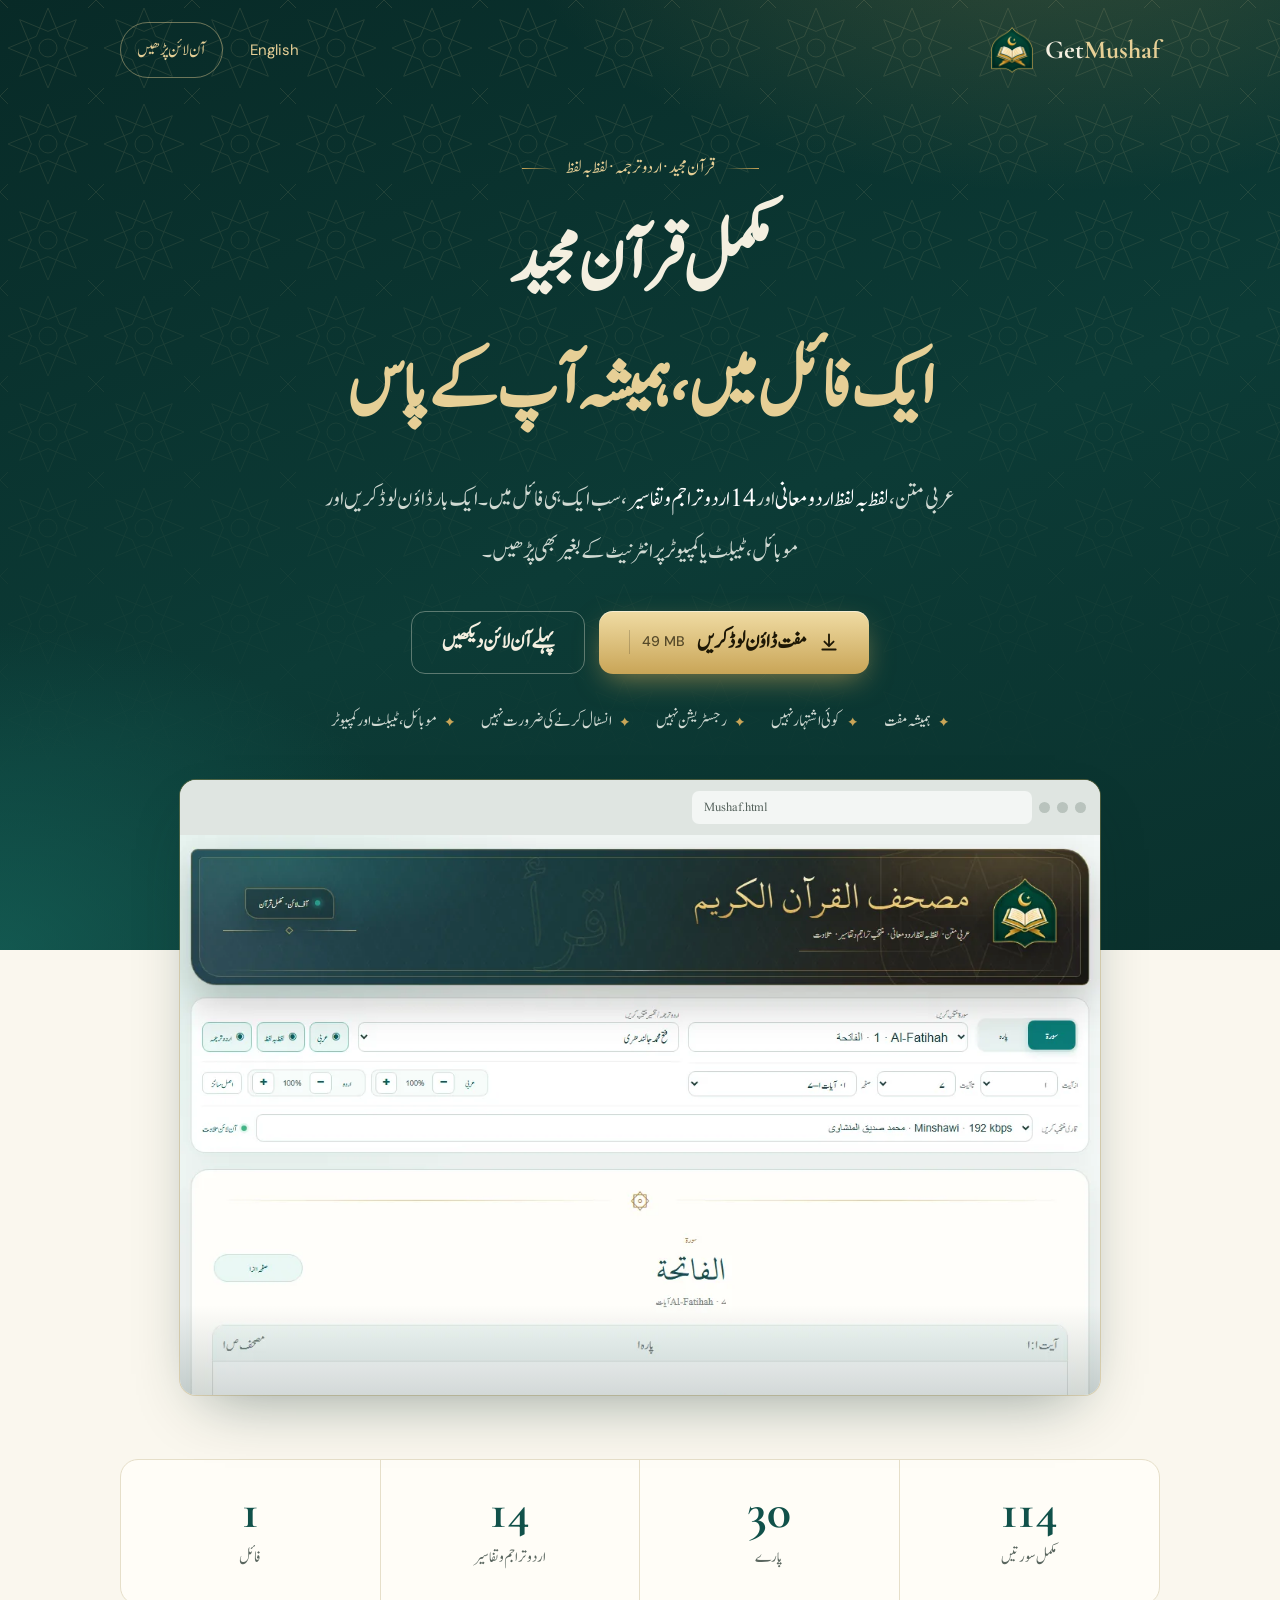
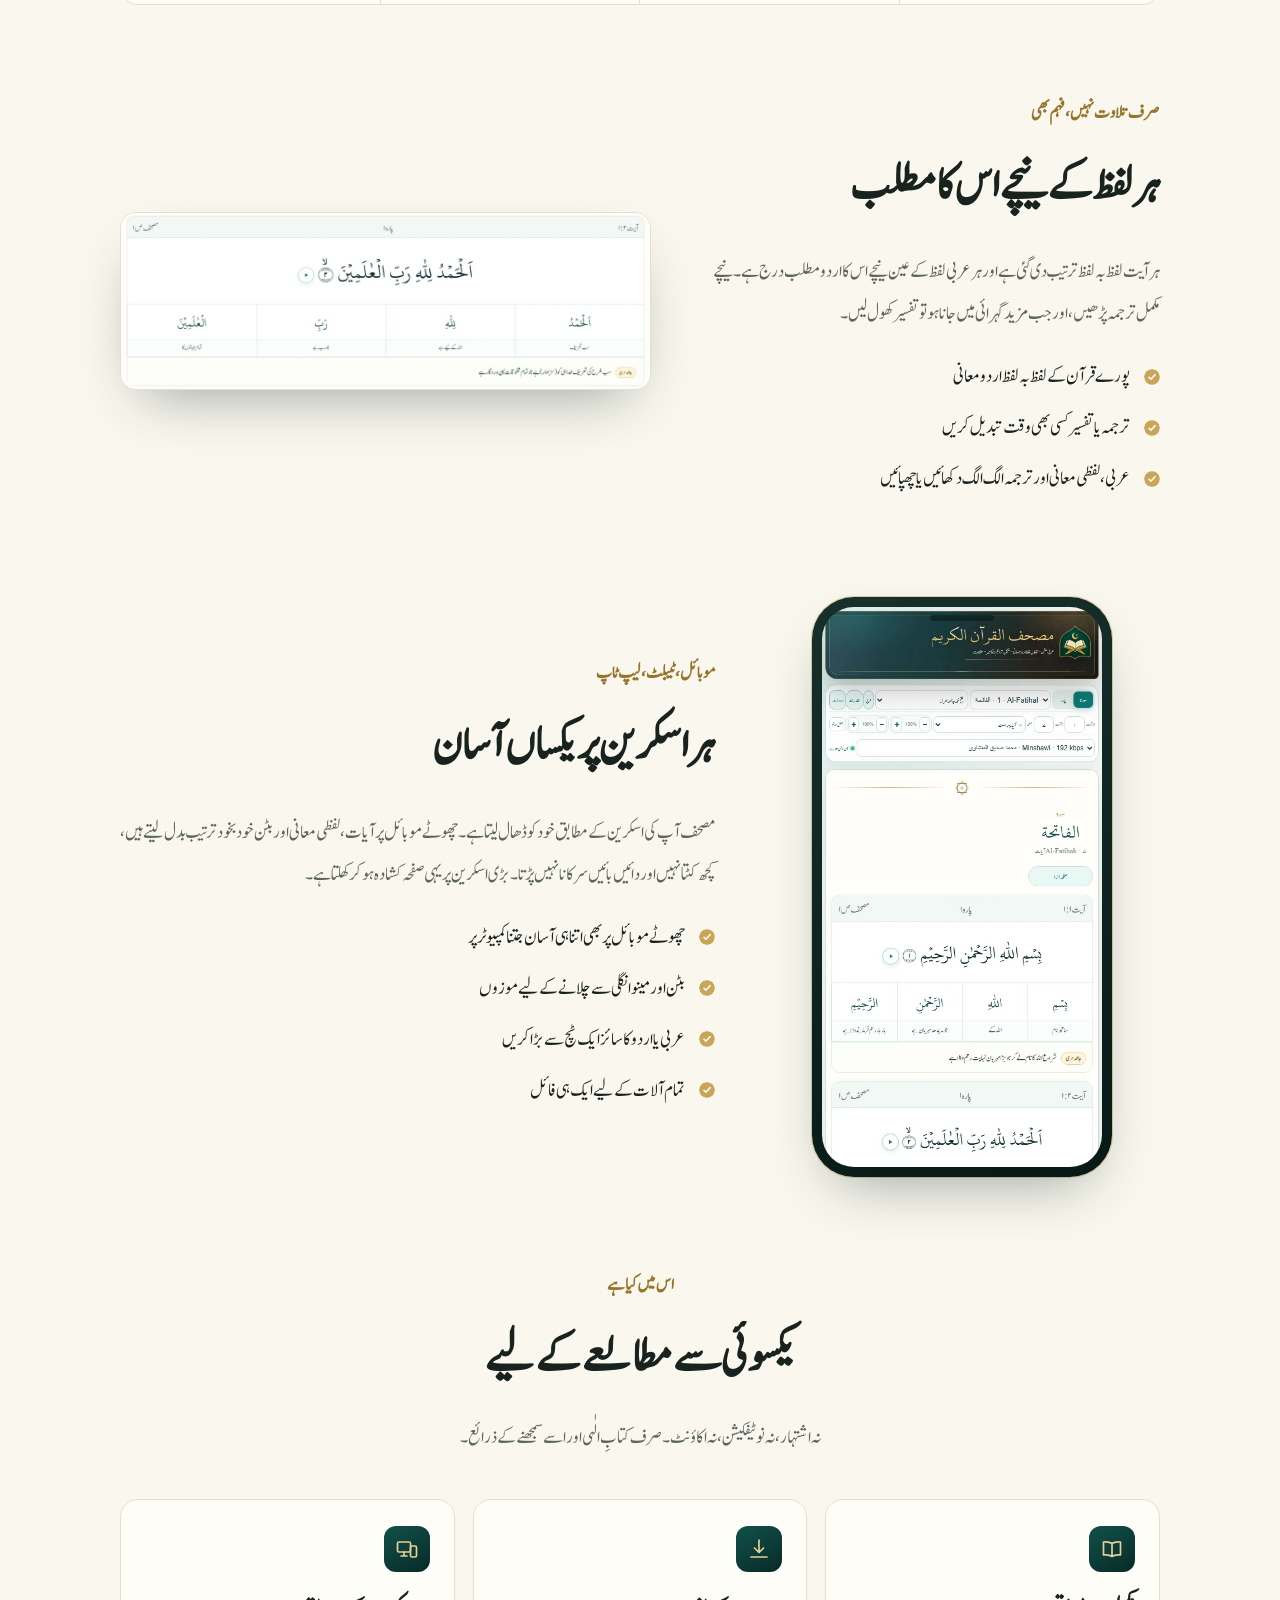
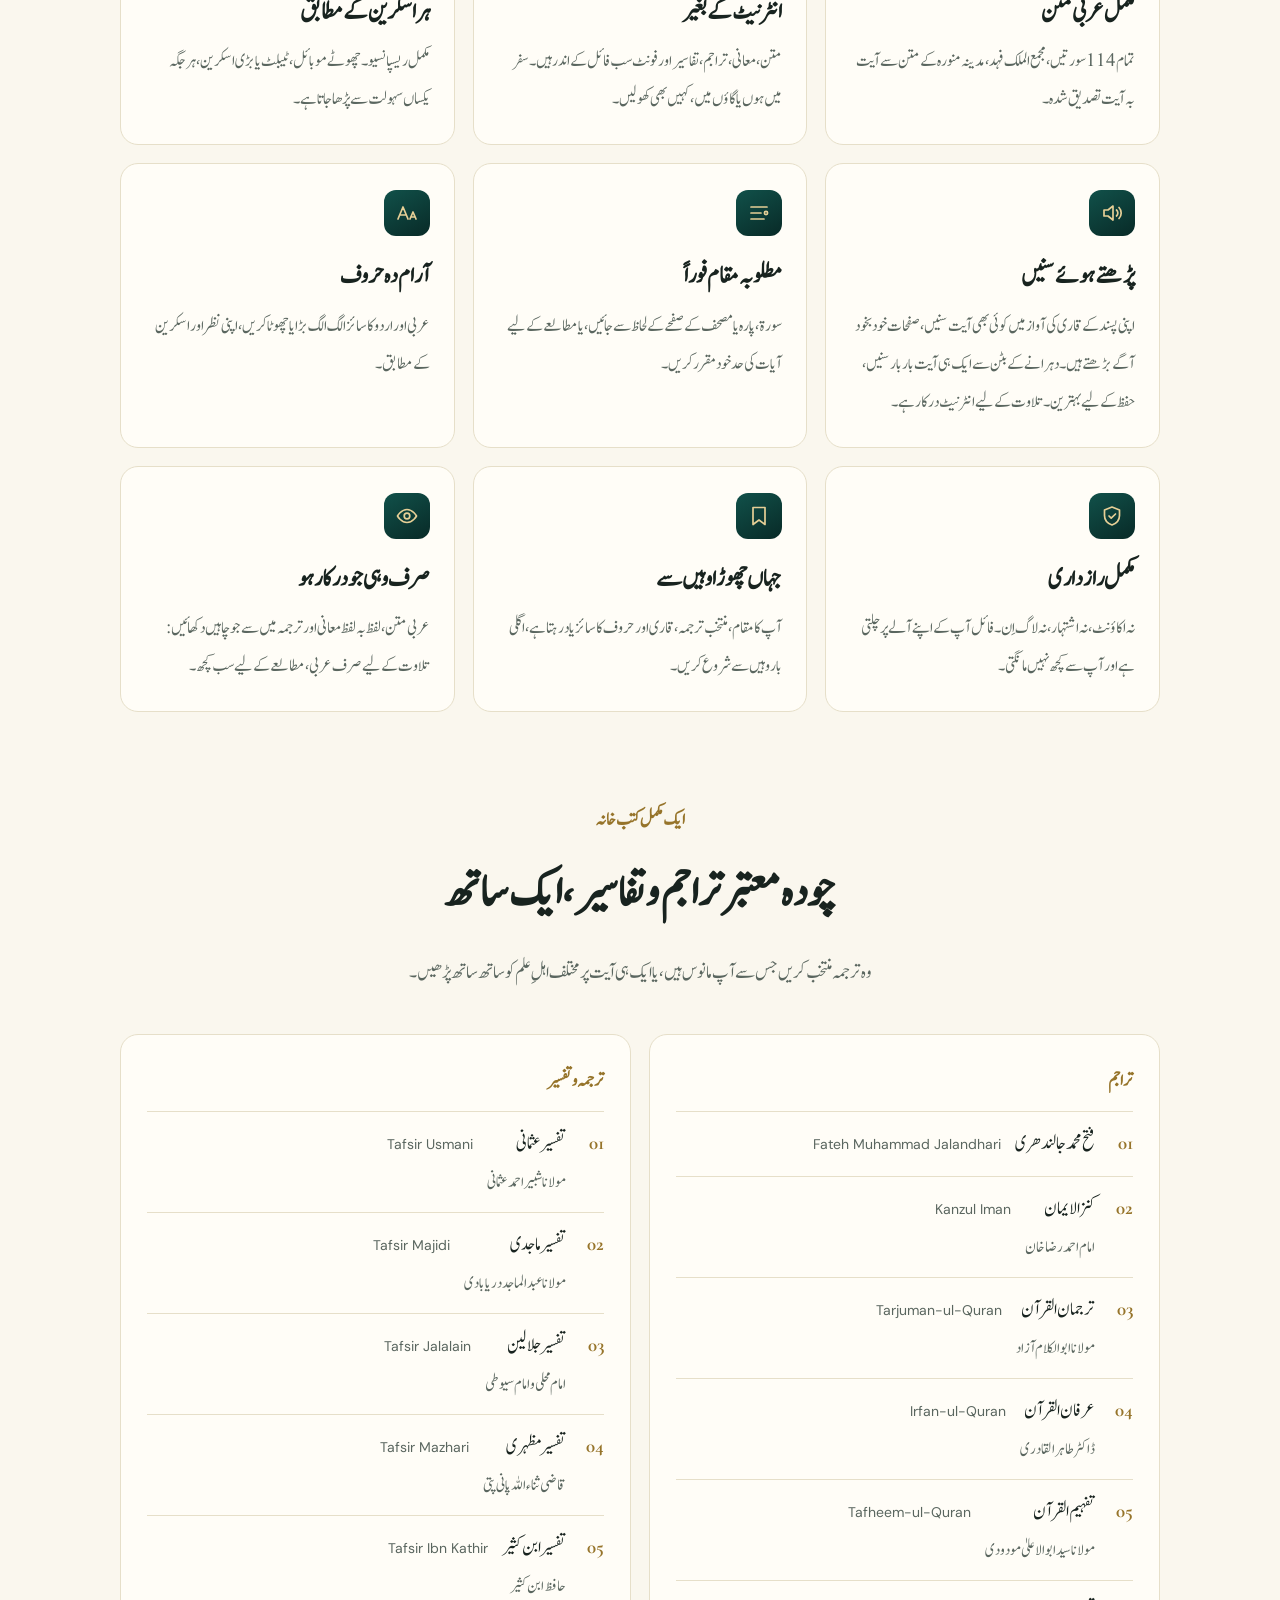
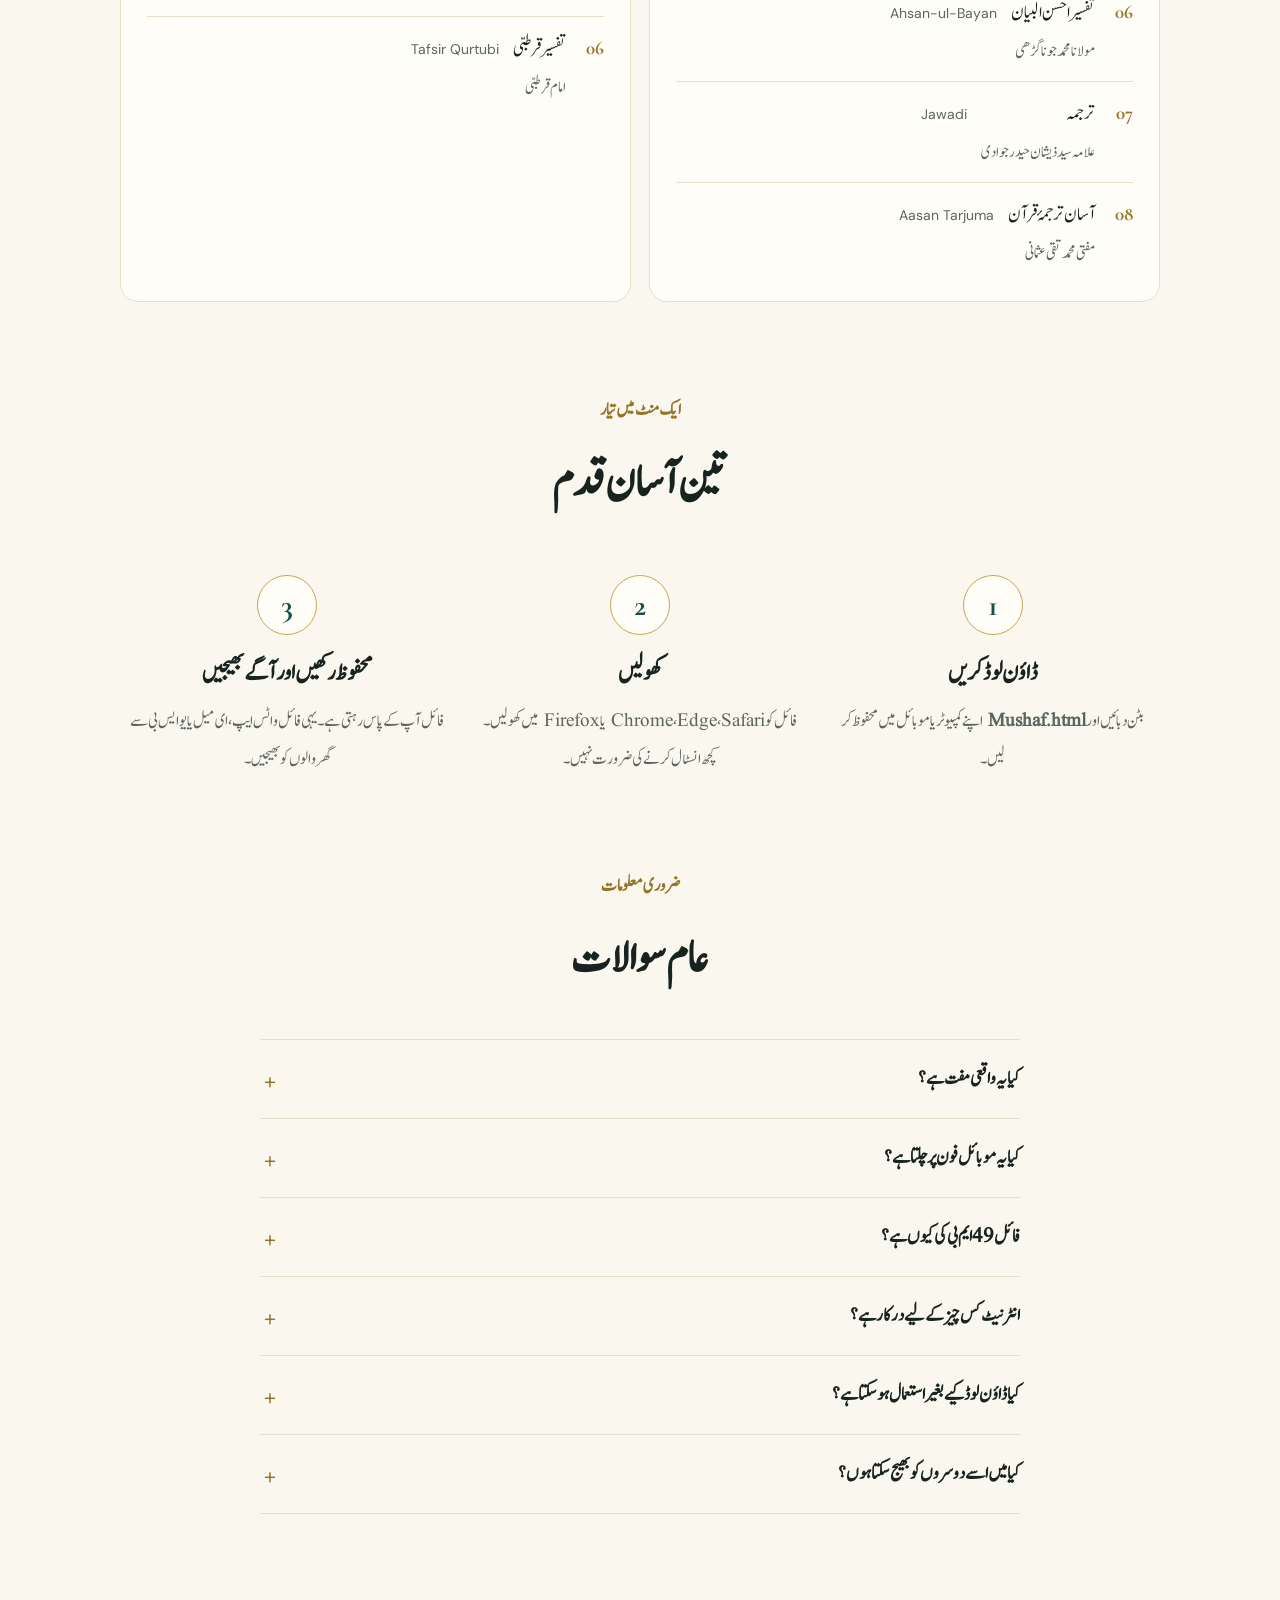
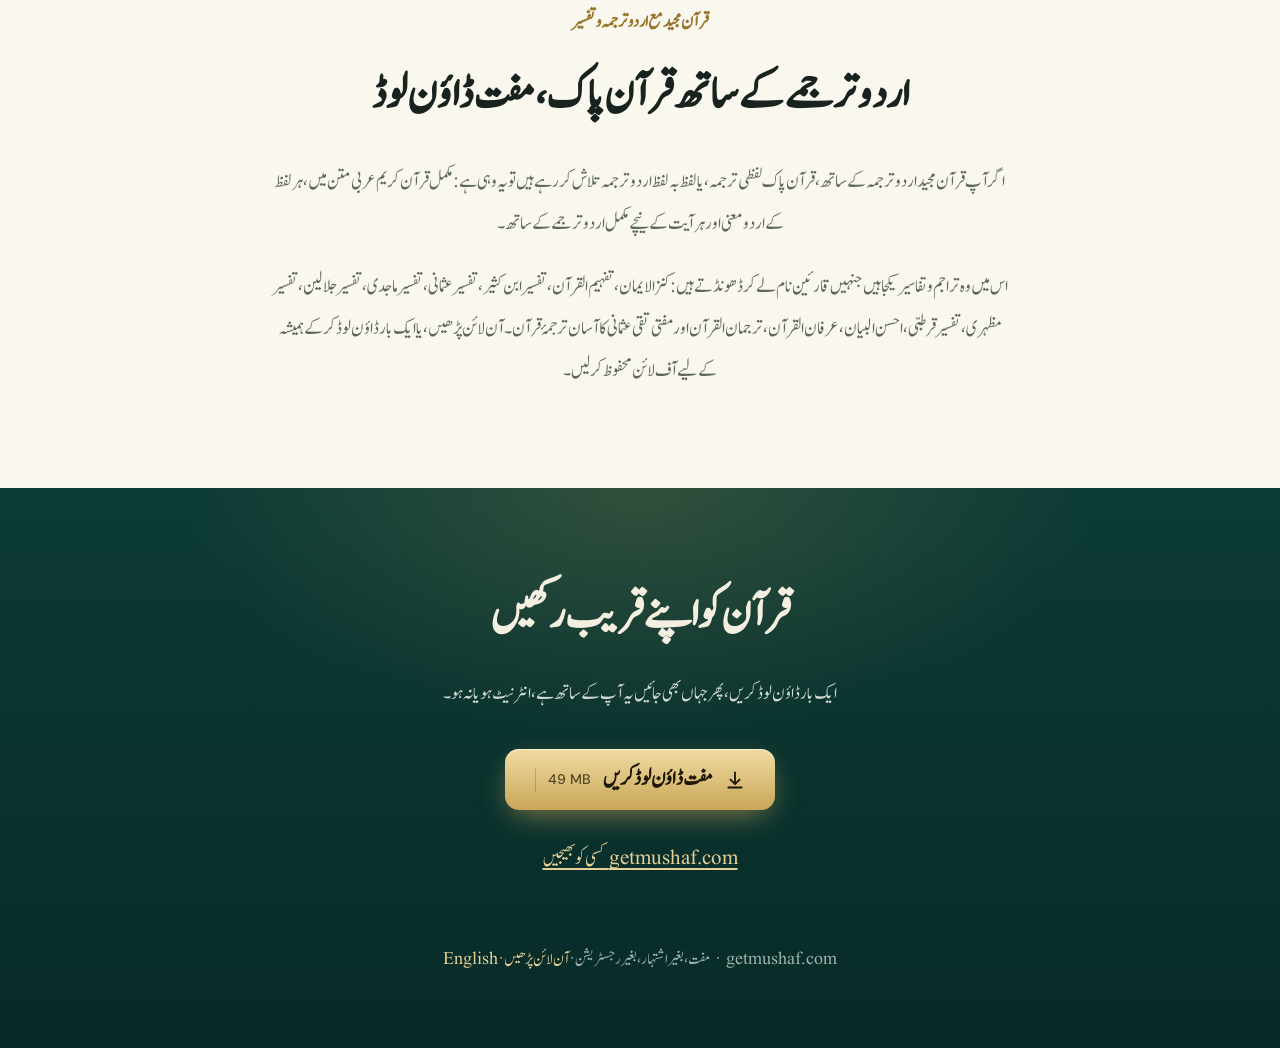
==== commit 1dd44d38: "Use the Mushaf's Urdu typeface on the Urdu page" ====
--- a/ur/index.html
+++ b/ur/index.html
@@ -25,10 +25,11 @@
 <meta name="twitter:card" content="summary_large_image">
 <link rel="preconnect" href="https://fonts.googleapis.com">
 <link rel="preconnect" href="https://fonts.gstatic.com" crossorigin>
-<link href="https://fonts.googleapis.com/css2?family=Cormorant+Garamond:wght@600;700&family=DM+Sans:opsz,wght@9..40,400;9..40,500;9..40,700&family=Noto+Nastaliq+Urdu:wght@400;700&display=swap" rel="stylesheet">
+<link href="https://fonts.googleapis.com/css2?family=Cormorant+Garamond:wght@600;700&family=DM+Sans:opsz,wght@9..40,400;9..40,500;9..40,700&display=swap" rel="stylesheet">
 <script type="application/ld+json">
 {"@context":"https://schema.org","@type":"SoftwareApplication","name":"قرآن فہم مصحف","alternateName":"Quran Fahm Mushaf","applicationCategory":"EducationalApplication","operatingSystem":"Windows, macOS, Linux, Android, iOS (any web browser)","offers":{"@type":"Offer","price":"0","priceCurrency":"USD"},"isAccessibleForFree":true,"url":"https://getmushaf.com/ur/","downloadUrl":"https://getmushaf.com/Mushaf.html","fileSize":"49MB","inLanguage":["ar","ur"],"image":"https://getmushaf.com/assets/og.jpg","description":"مکمل آف لائن قرآن مجید ایک فائل میں: عربی متن، لفظ بہ لفظ اردو معانی اور 14 اردو تراجم و تفاسیر۔"}
 </script>
+<link rel="preload" href="../assets/jameel-noori-nastaleeq.woff2" as="font" type="font/woff2" crossorigin>
 <link rel="stylesheet" href="../assets/site.css">
 </head>
 <body>
--- a/assets/site.css
+++ b/assets/site.css
@@ -167,18 +167,24 @@
 
   /* ---------- Urdu (right-to-left) page ---------- */
   [dir="rtl"] * { letter-spacing:0 !important; }
-  [dir="rtl"] body { font-family:"Noto Nastaliq Urdu","Jameel Noori Nastaleeq","Segoe UI",Tahoma,sans-serif; line-height:2.3; font-size:17px; }
+  /* Same Urdu typeface as the Mushaf itself. Uses the installed copy when present, otherwise downloads it. */
+  @font-face { font-family:"Mushaf Urdu"; src:local("Jameel Noori Nastaleeq"), url("jameel-noori-nastaleeq.woff2") format("woff2"); font-weight:400; font-style:normal; font-display:swap; }
+  [dir="rtl"] body { font-family:"Mushaf Urdu","Jameel Noori Nastaleeq","Noto Nastaliq Urdu","Segoe UI",Tahoma,sans-serif; line-height:2; font-size:21px; }
   [dir="rtl"] h1, [dir="rtl"] h2, [dir="rtl"] h3, [dir="rtl"] .logo, [dir="rtl"] .kicker { font-family:inherit; font-style:normal; }
   [dir="rtl"] .logo { font-family:var(--display); direction:ltr; }
-  [dir="rtl"] h1 { font-size:clamp(32px,6vw,58px); line-height:1.9; font-weight:700; }
+  [dir="rtl"] h1 { font-size:clamp(40px,7.6vw,76px); line-height:1.65; font-weight:700; }
   [dir="rtl"] h1 em { font-style:normal; font-weight:700; }
-  [dir="rtl"] h2 { font-size:clamp(26px,4vw,38px); line-height:2; font-weight:700; }
-  [dir="rtl"] .feat h3, [dir="rtl"] .step h3 { font-size:21px; line-height:2.1; }
-  [dir="rtl"] .kicker, [dir="rtl"] .eyebrow, [dir="rtl"] .shelf h3 { font-size:15px; text-transform:none; }
+  [dir="rtl"] h2 { font-size:clamp(33px,5vw,50px); line-height:1.75; font-weight:700; }
+  [dir="rtl"] .feat h3, [dir="rtl"] .step h3 { font-size:27px; line-height:1.8; }
+  [dir="rtl"] .kicker, [dir="rtl"] .eyebrow, [dir="rtl"] .shelf h3 { font-size:20px; text-transform:none; }
+  [dir="rtl"] .lede { font-size:clamp(21px,2.7vw,26px); }
+  [dir="rtl"] .trust, [dir="rtl"] .feat p, [dir="rtl"] .step p, [dir="rtl"] .nav a.mini { font-size:19px; }
+  [dir="rtl"] .numbers span, [dir="rtl"] .shelf li span, [dir="rtl"] footer { font-size:18px; }
+  [dir="rtl"] .nav a.mini.en { font-size:15px; }
   [dir="rtl"] .numbers b, [dir="rtl"] .step::before, [dir="rtl"] .shelf li::before { font-family:var(--display); }
-  [dir="rtl"] .btn { font-size:19px; line-height:1.9; padding-block:10px; }
+  [dir="rtl"] .btn { font-size:24px; line-height:1.7; padding-block:10px; }
   [dir="rtl"] .btn.gold small, [dir="rtl"] .nav a.mini.en { font-family:var(--body); direction:ltr; }
   [dir="rtl"] .shelf li i { font-family:var(--body); font-size:14px; direction:ltr; }
-  [dir="rtl"] .ticks li::before { top:.9em; }
+  [dir="rtl"] .ticks li::before { top:.6em; }
   [dir="rtl"] summary::after { font-family:var(--display); }
   @media (max-width:560px) { .nav a.mini { padding:7px 12px; font-size:14px; } }
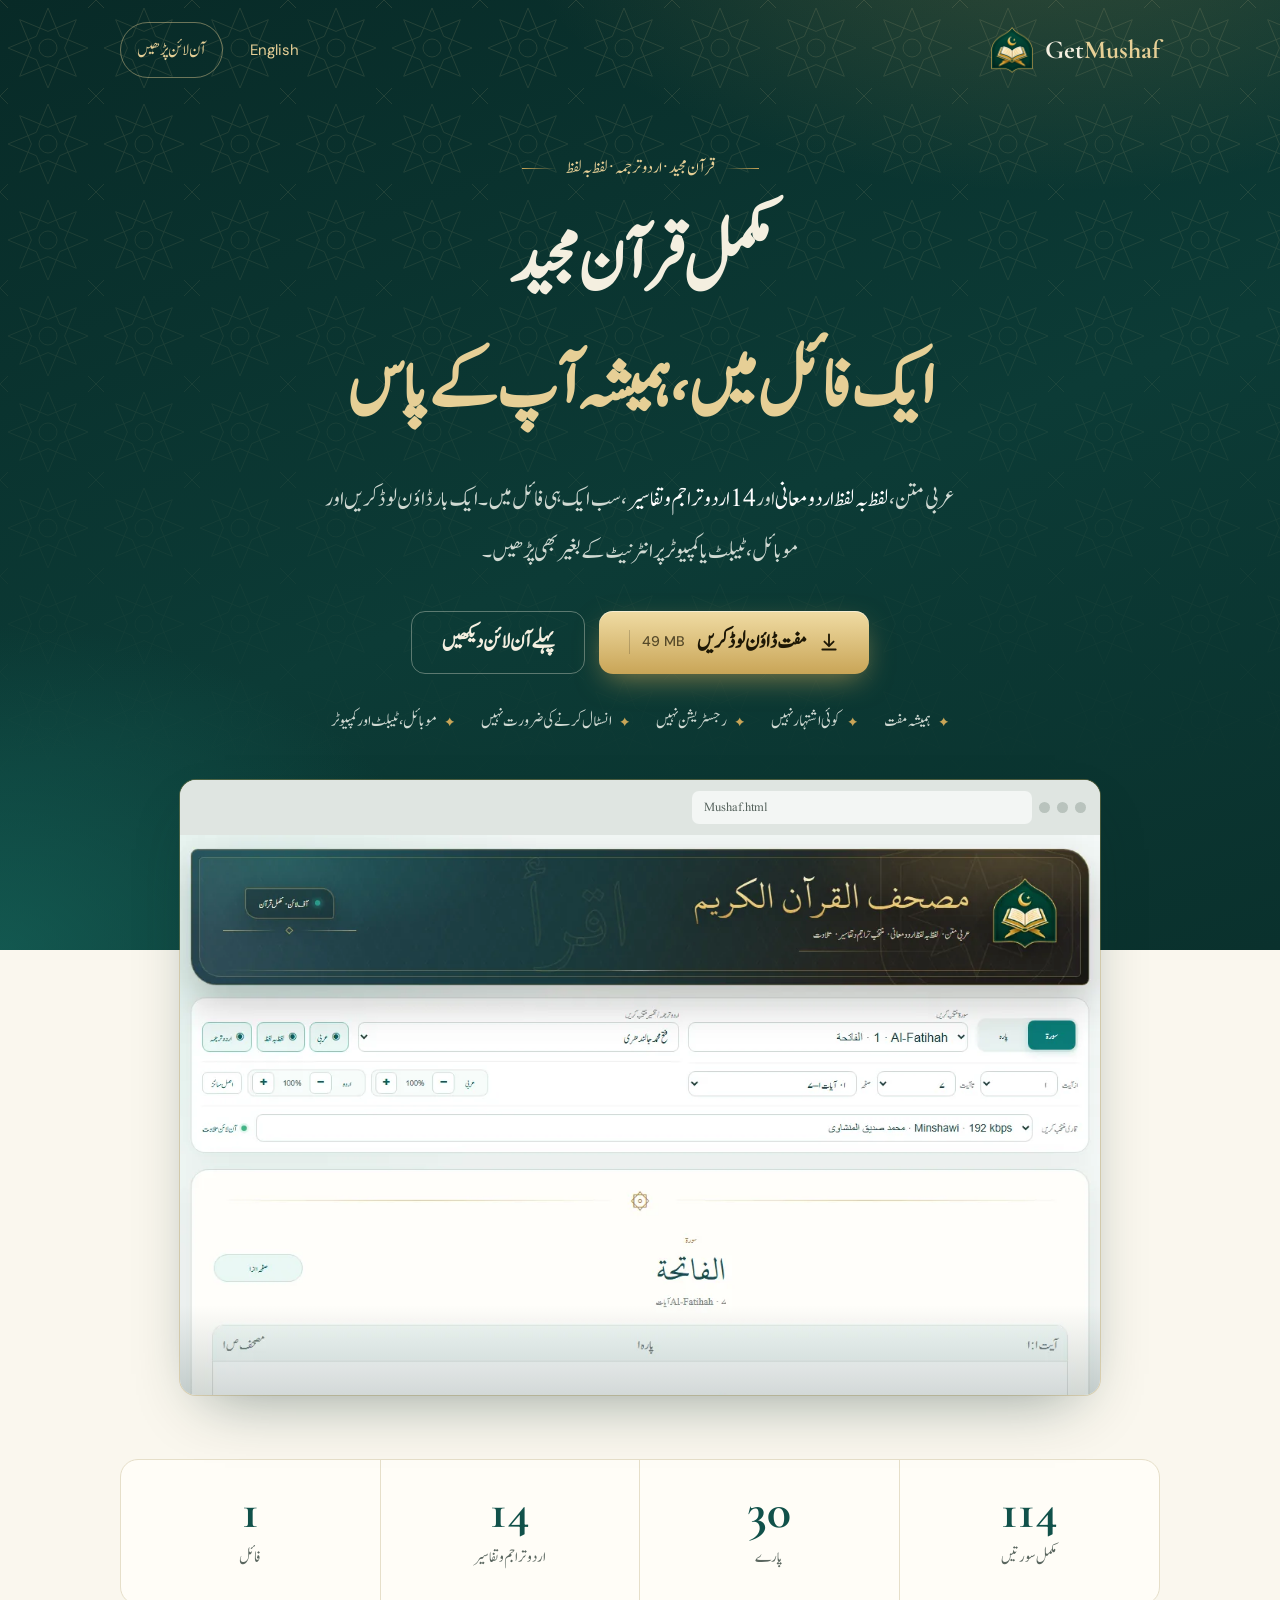
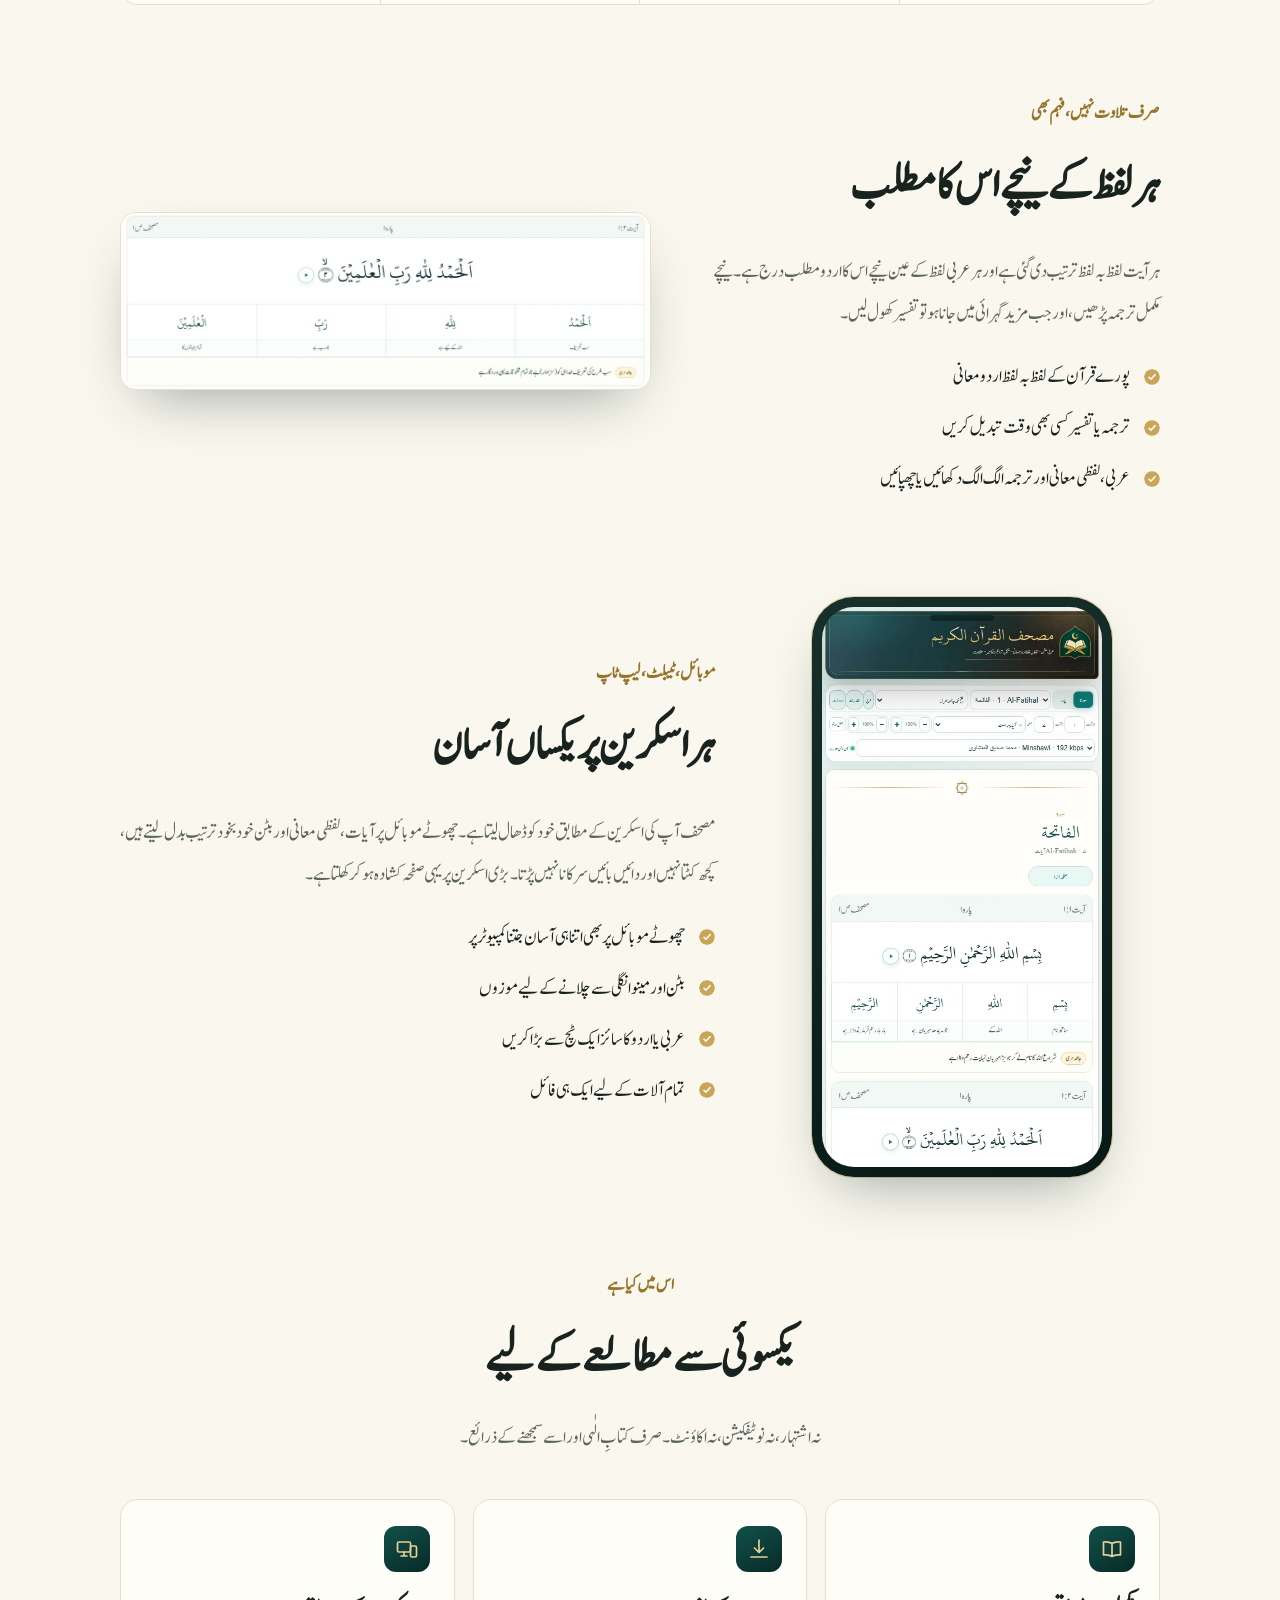
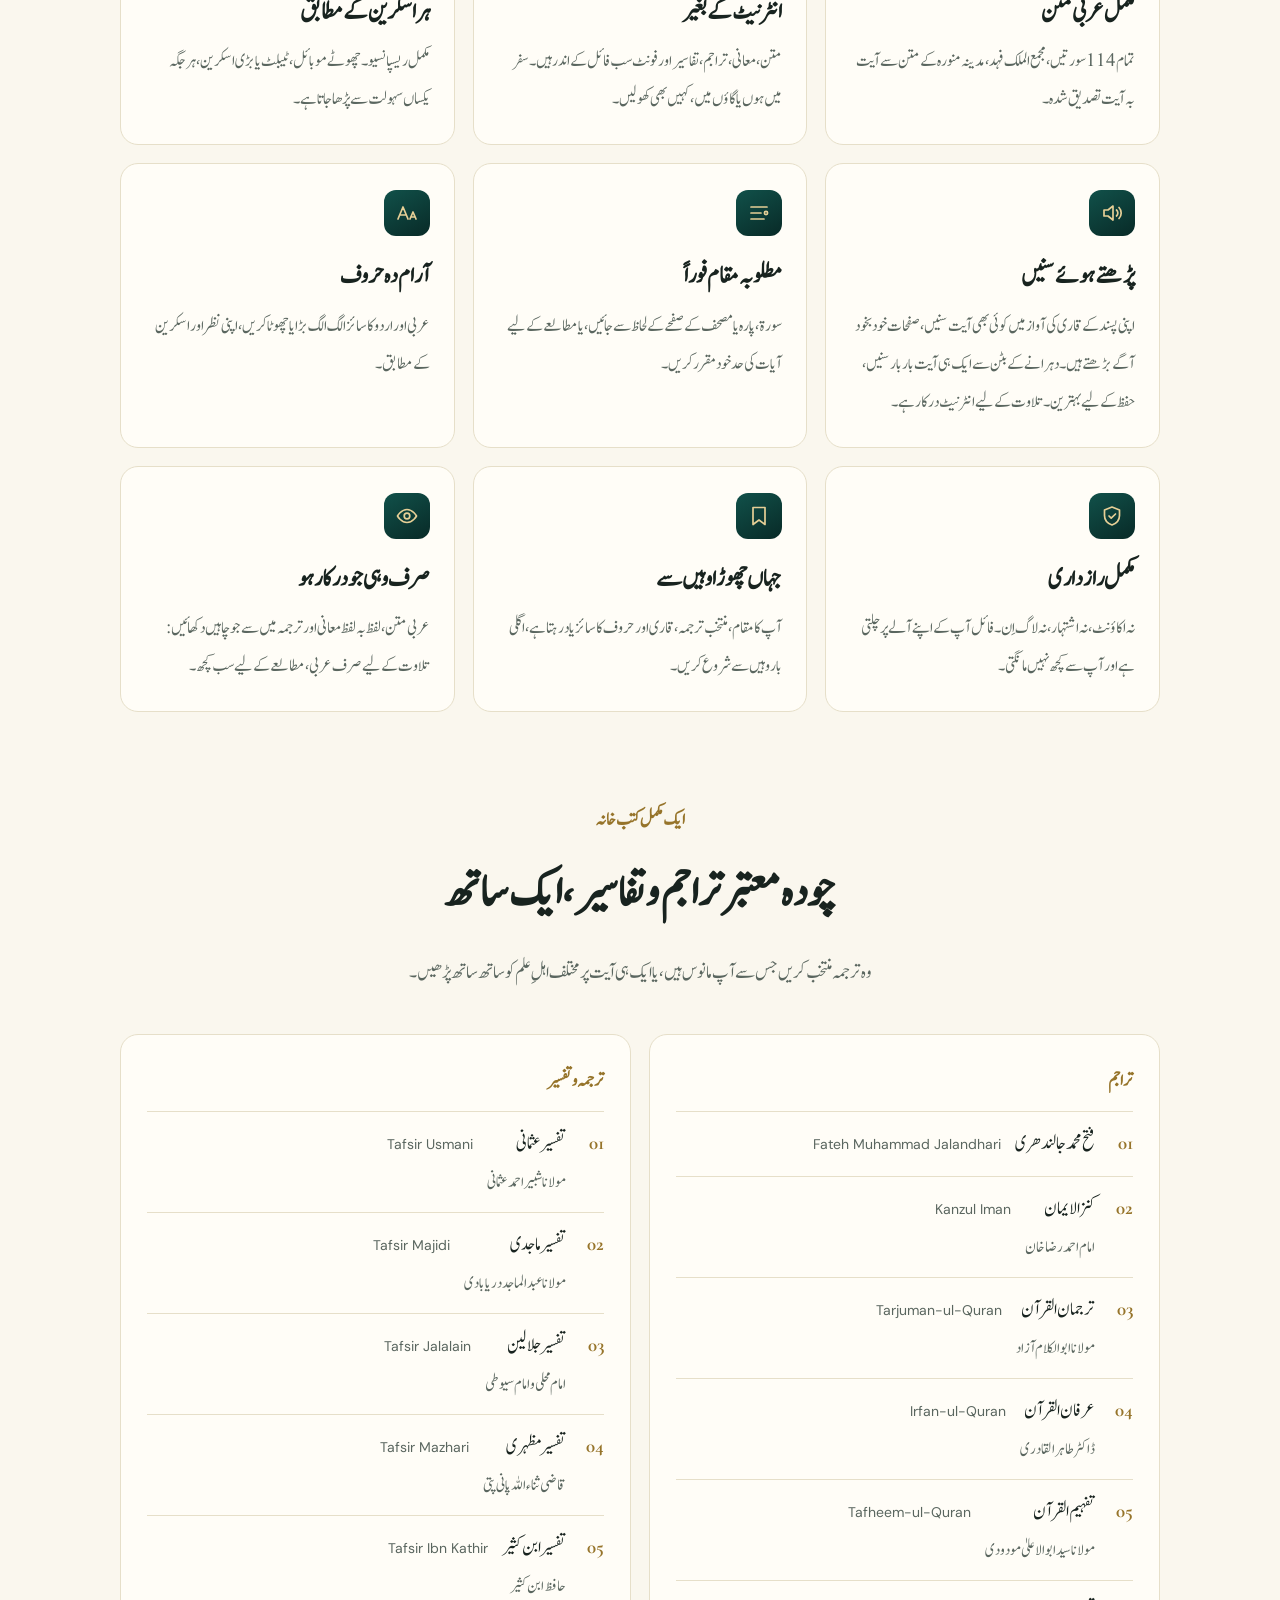
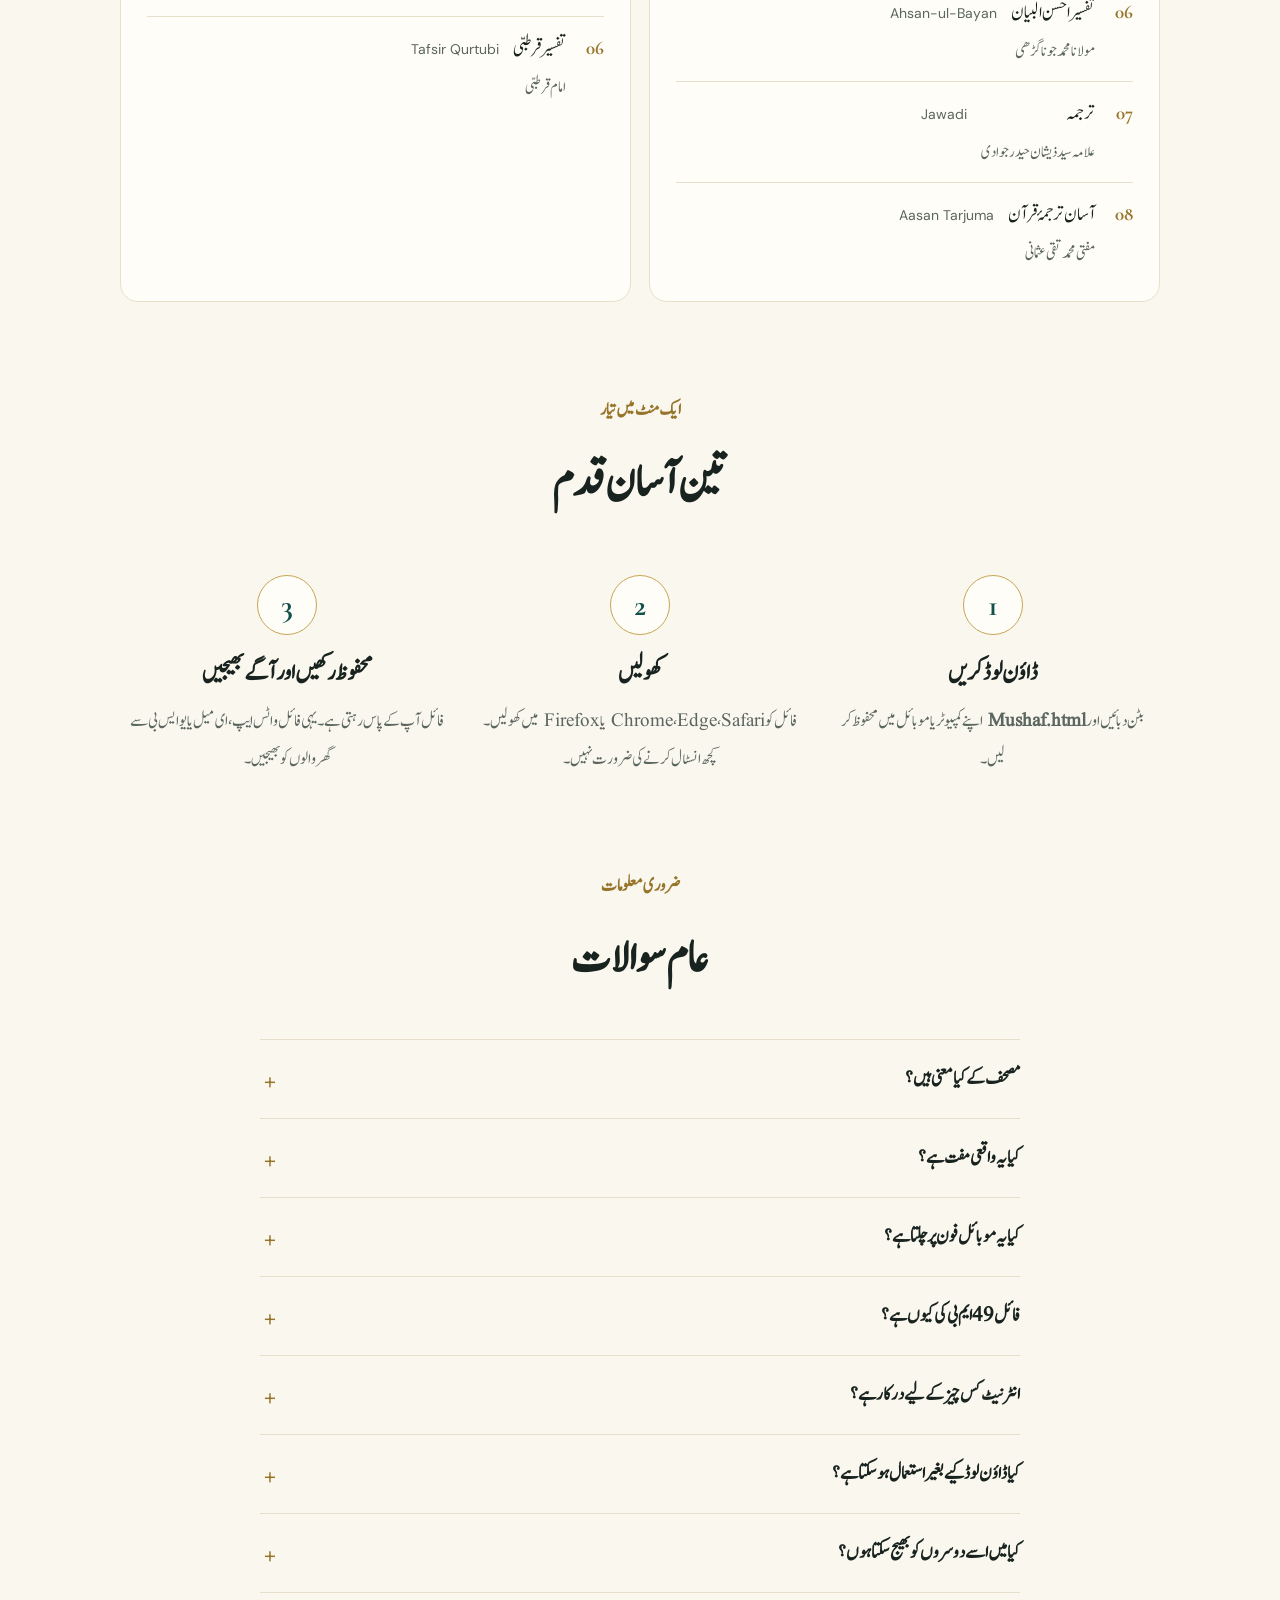
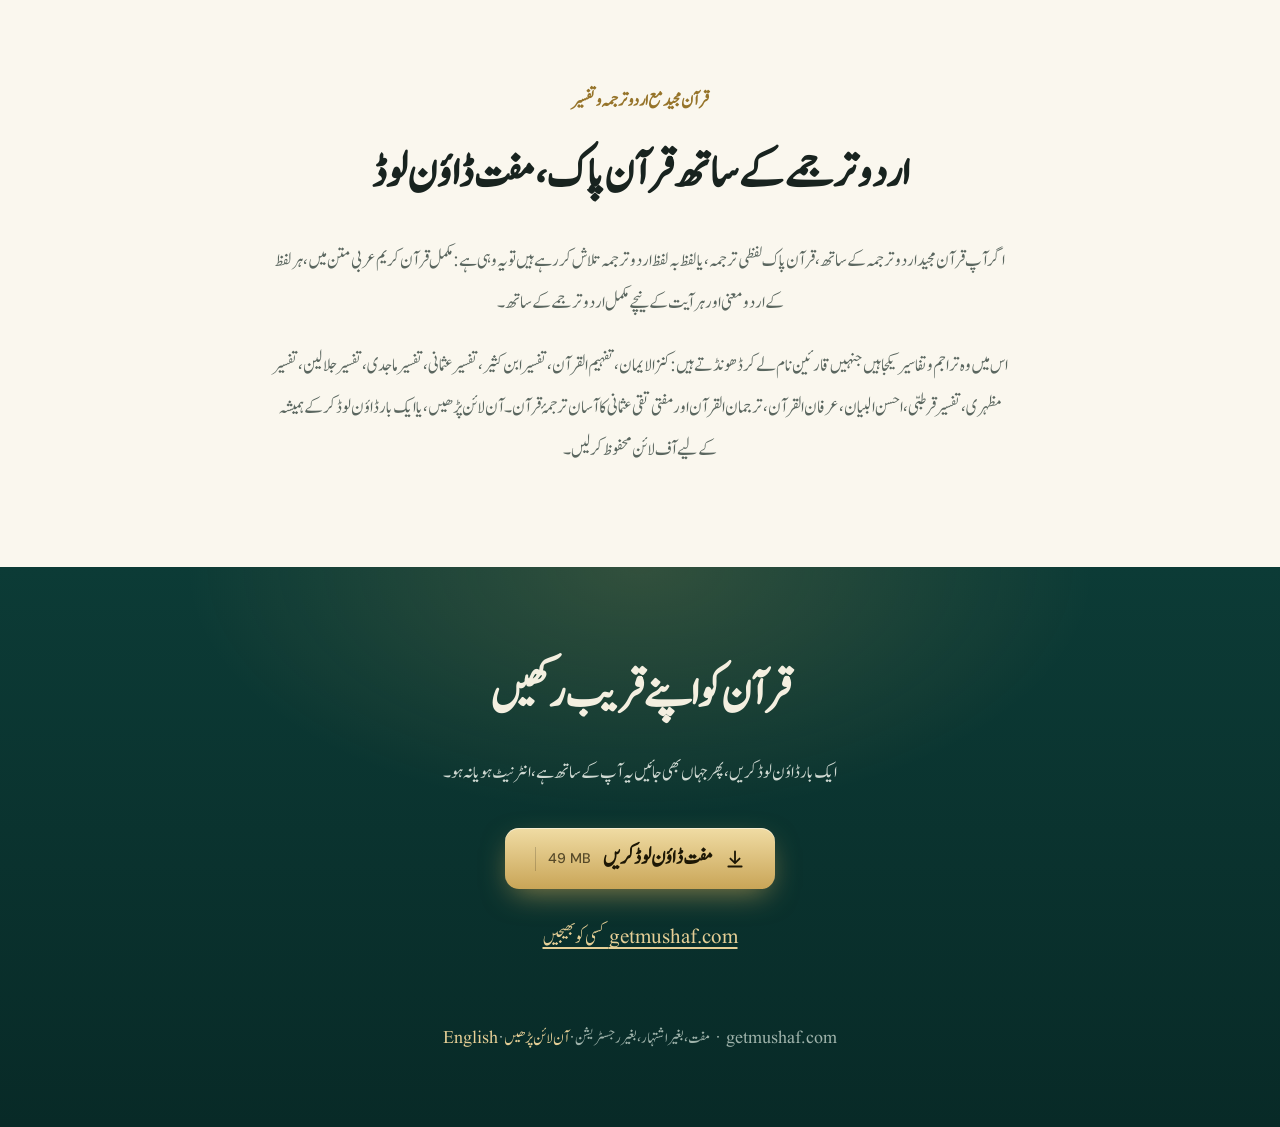
==== commit 56e6ad95: "Answer what Mushaf means, a search the Urdu page already appears for" ====
--- a/ur/index.html
+++ b/ur/index.html
@@ -3,8 +3,8 @@
 <head>
 <meta charset="utf-8">
 <meta name="viewport" content="width=device-width, initial-scale=1">
-<title>قرآن مجید اردو ترجمہ، لفظ بہ لفظ معانی اور تفسیر — مفت ڈاؤن لوڈ | Get Mushaf</title>
-<meta name="description" content="مکمل قرآن مجید ایک ہی فائل میں: عربی متن، لفظ بہ لفظ اردو معانی اور 14 اردو تراجم و تفاسیر (کنزالایمان، تفہیم القرآن، تفسیر ابن کثیر اور دیگر)۔ آن لائن پڑھیں یا مفت ڈاؤن لوڈ کریں۔ انٹرنیٹ کے بغیر چلتا ہے۔">
+<title>قرآن مجید اردو ترجمہ، لفظ بہ لفظ — مفت ڈاؤن لوڈ | Get Mushaf</title>
+<meta name="description" content="مکمل قرآن مجید: عربی متن، لفظ بہ لفظ اردو معانی اور 14 تراجم و تفاسیر، جن میں کنزالایمان اور تفسیر ابن کثیر شامل ہیں۔ مفت، انٹرنیٹ کے بغیر۔">
 <link rel="canonical" href="https://getmushaf.com/ur/">
 <link rel="alternate" hreflang="en" href="https://getmushaf.com/">
 <link rel="alternate" hreflang="ur" href="https://getmushaf.com/ur/">
@@ -27,7 +27,7 @@
 <link rel="preconnect" href="https://fonts.gstatic.com" crossorigin>
 <link href="https://fonts.googleapis.com/css2?family=Cormorant+Garamond:wght@600;700&family=DM+Sans:opsz,wght@9..40,400;9..40,500;9..40,700&display=swap" rel="stylesheet">
 <script type="application/ld+json">
-{"@context":"https://schema.org","@type":"SoftwareApplication","name":"قرآن فہم مصحف","alternateName":"Quran Fahm Mushaf","applicationCategory":"EducationalApplication","operatingSystem":"Windows, macOS, Linux, Android, iOS (any web browser)","offers":{"@type":"Offer","price":"0","priceCurrency":"USD"},"isAccessibleForFree":true,"url":"https://getmushaf.com/ur/","downloadUrl":"https://getmushaf.com/Mushaf.html","fileSize":"49MB","inLanguage":["ar","ur"],"image":"https://getmushaf.com/assets/og.jpg","description":"مکمل آف لائن قرآن مجید ایک فائل میں: عربی متن، لفظ بہ لفظ اردو معانی اور 14 اردو تراجم و تفاسیر۔"}
+{"@context": "https://schema.org", "@graph": [{"@type": "SoftwareApplication", "name": "قرآن فہم مصحف", "alternateName": "Quran Fahm Mushaf", "applicationCategory": "EducationalApplication", "operatingSystem": "Windows, macOS, Linux, Android, iOS (any web browser)", "offers": {"@type": "Offer", "price": "0", "priceCurrency": "USD"}, "isAccessibleForFree": true, "url": "https://getmushaf.com/ur/", "downloadUrl": "https://getmushaf.com/Mushaf.html", "fileSize": "49MB", "inLanguage": ["ar", "ur"], "image": "https://getmushaf.com/assets/og.jpg", "description": "مکمل آف لائن قرآن مجید ایک فائل میں: عربی متن، لفظ بہ لفظ اردو معانی اور 14 اردو تراجم و تفاسیر۔"}, {"@type": "FAQPage", "@id": "https://getmushaf.com/ur/#faq", "inLanguage": "ur", "mainEntity": [{"@type": "Question", "name": "مصحف کے کیا معنی ہیں؟", "acceptedAnswer": {"@type": "Answer", "text": "مصحف عربی کا لفظ ہے جس کا مطلب ہے لکھے ہوئے اوراق کا مجموعہ۔ اصطلاح میں قرآن مجید کے لکھے یا چھپے ہوئے مکمل نسخے کو مصحف کہا جاتا ہے۔ قرآن فہم مصحف اسی کا ایک ڈیجیٹل نسخہ ہے، جس میں عربی متن کے ساتھ لفظ بہ لفظ اردو معانی اور تراجم و تفاسیر شامل ہیں۔"}}, {"@type": "Question", "name": "کیا یہ واقعی مفت ہے؟", "acceptedAnswer": {"@type": "Answer", "text": "جی ہاں۔ نہ کوئی قیمت، نہ آزمائشی مدت، نہ اشتہار، نہ اکاؤنٹ۔ ڈاؤن لوڈ کریں، اپنے پاس رکھیں اور دوسروں تک پہنچائیں۔"}}, {"@type": "Question", "name": "کیا یہ موبائل فون پر چلتا ہے؟", "acceptedAnswer": {"@type": "Answer", "text": "جی ہاں۔ مصحف مکمل ریسپانسیو ہے، اس لیے چھوٹے موبائل، ٹیبلٹ اور بڑی اسکرین سب پر ترتیب خود درست ہو جاتی ہے۔ موبائل کے براؤزر میں آن لائن کھولیں، یا فائل ڈاؤن لوڈ کر کے کھول لیں۔"}}, {"@type": "Question", "name": "فائل 49 ایم بی کی کیوں ہے؟", "acceptedAnswer": {"@type": "Answer", "text": "کیونکہ سب کچھ اسی کے اندر ہے: مکمل عربی متن، لفظ بہ لفظ معانی، چودہ تراجم و تفاسیر اور فونٹ۔ اسی وجہ سے یہ انٹرنیٹ کے بغیر چلتا ہے۔"}}, {"@type": "Question", "name": "انٹرنیٹ کس چیز کے لیے درکار ہے؟", "acceptedAnswer": {"@type": "Answer", "text": "صرف تلاوت سننے کے لیے۔ متن، معانی، تراجم اور تفاسیر سب انٹرنیٹ کے بغیر دستیاب ہیں۔"}}, {"@type": "Question", "name": "کیا ڈاؤن لوڈ کیے بغیر استعمال ہو سکتا ہے؟", "acceptedAnswer": {"@type": "Answer", "text": "جی ہاں۔ آن لائن پڑھیں پر جائیں، مصحف براؤزر ہی میں کھل جائے گا۔ پہلی بار کھلنے میں کچھ وقت لگتا ہے کیونکہ پورا مصحف ایک ساتھ آتا ہے۔"}}, {"@type": "Question", "name": "کیا میں اسے دوسروں کو بھیج سکتا ہوں؟", "acceptedAnswer": {"@type": "Answer", "text": "ضرور۔ فائل خود بھیج دیں یا صرف getmushaf.com کا پتہ بتا دیں۔"}}]}]}
 </script>
 <link rel="preload" href="../assets/jameel-noori-nastaleeq.woff2" as="font" type="font/woff2" crossorigin>
 <link rel="stylesheet" href="../assets/site.css">
@@ -227,6 +227,10 @@
       </div>
       <div class="faq">
         <details>
+          <summary>مصحف کے کیا معنی ہیں؟</summary>
+          <p>مصحف عربی کا لفظ ہے جس کا مطلب ہے لکھے ہوئے اوراق کا مجموعہ۔ اصطلاح میں قرآن مجید کے لکھے یا چھپے ہوئے مکمل نسخے کو مصحف کہا جاتا ہے۔ قرآن فہم مصحف اسی کا ایک ڈیجیٹل نسخہ ہے، جس میں عربی متن کے ساتھ لفظ بہ لفظ اردو معانی اور تراجم و تفاسیر شامل ہیں۔</p>
+        </details>
+        <details>
           <summary>کیا یہ واقعی مفت ہے؟</summary>
           <p>جی ہاں۔ نہ کوئی قیمت، نہ آزمائشی مدت، نہ اشتہار، نہ اکاؤنٹ۔ ڈاؤن لوڈ کریں، اپنے پاس رکھیں اور دوسروں تک پہنچائیں۔</p>
         </details>
